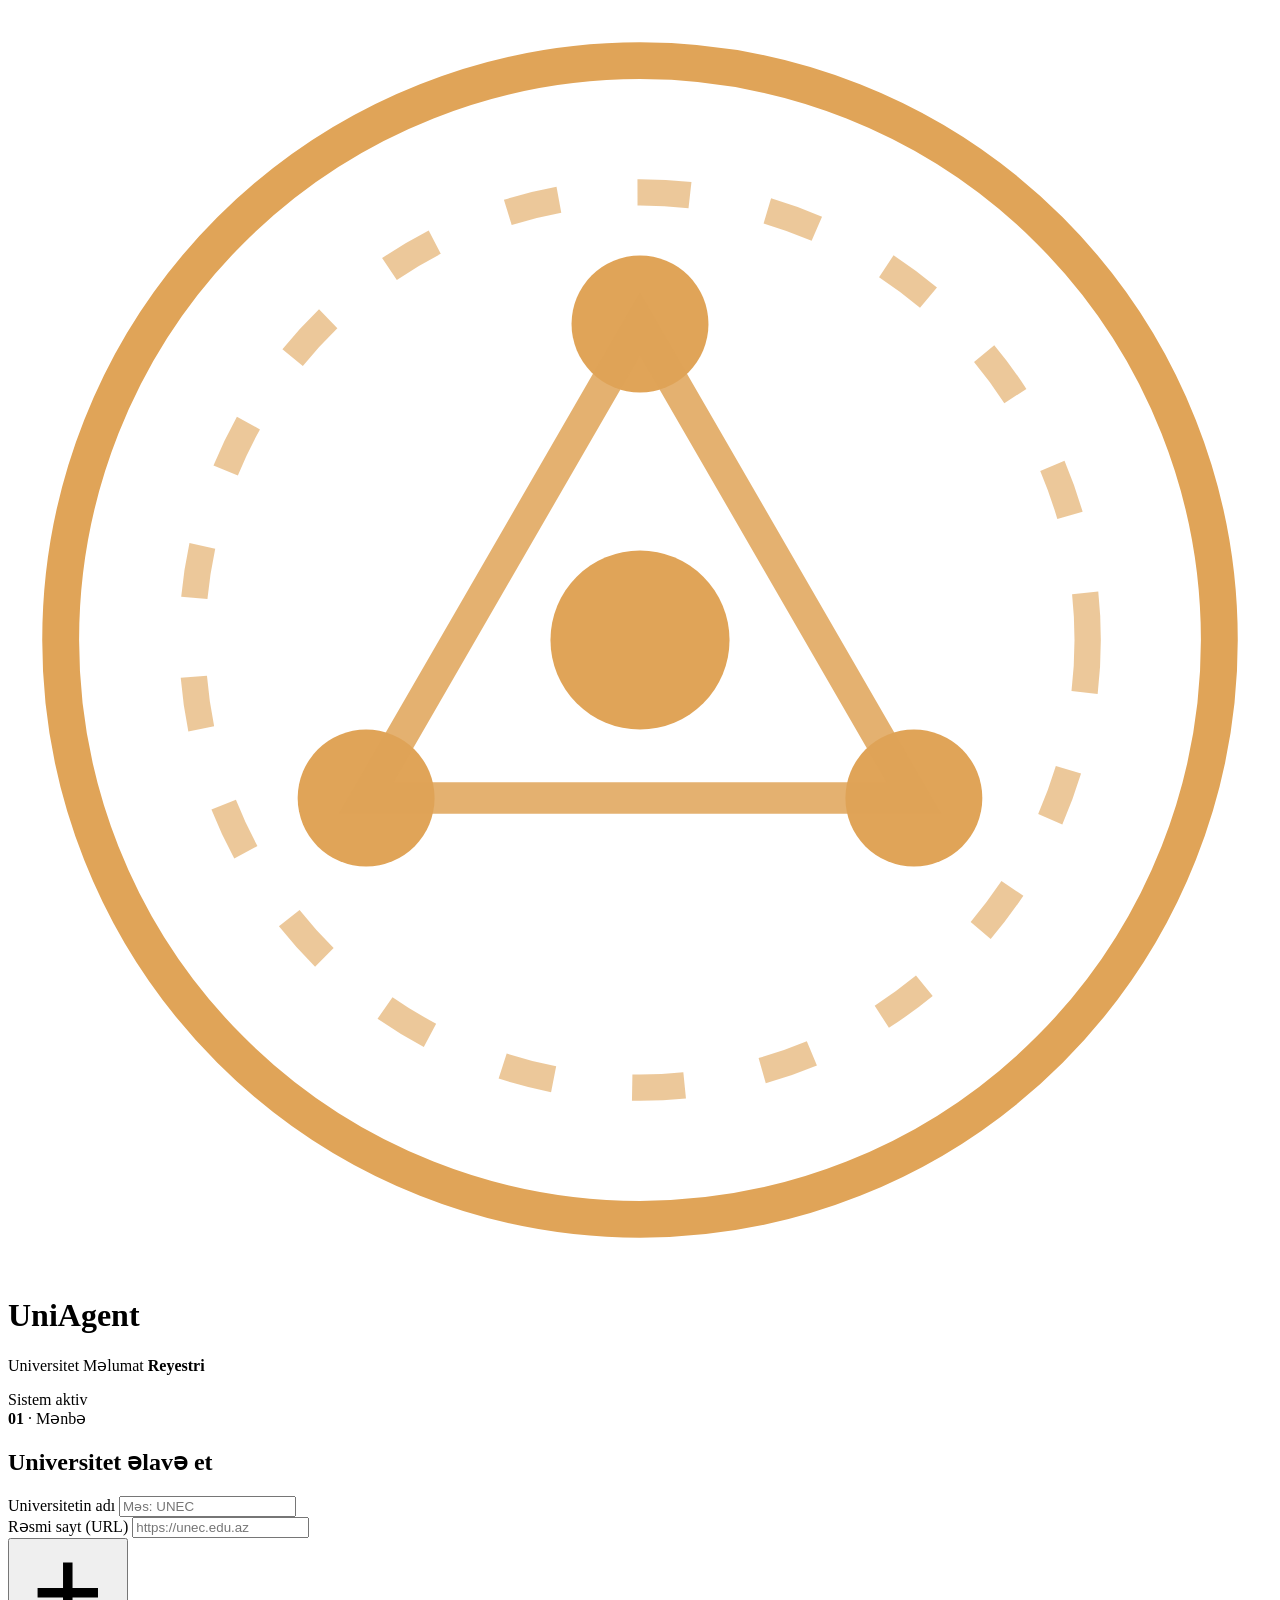
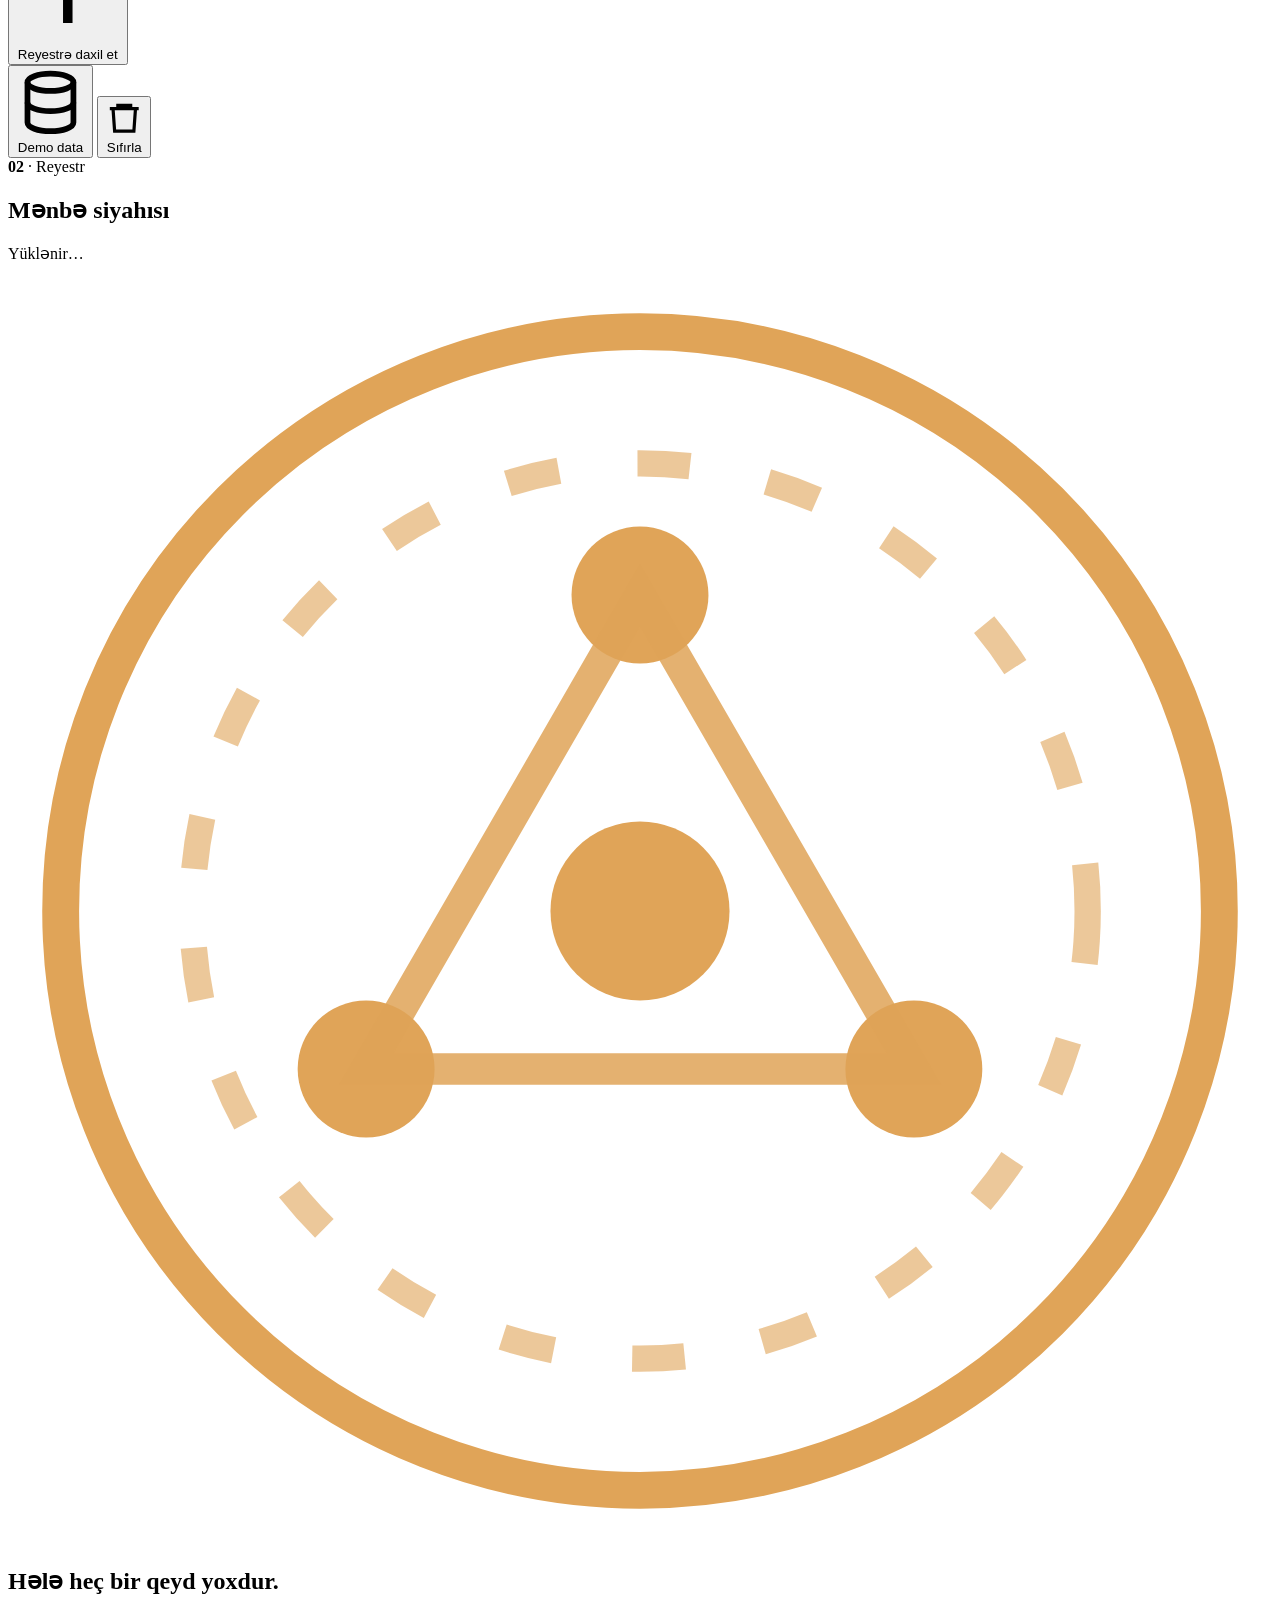
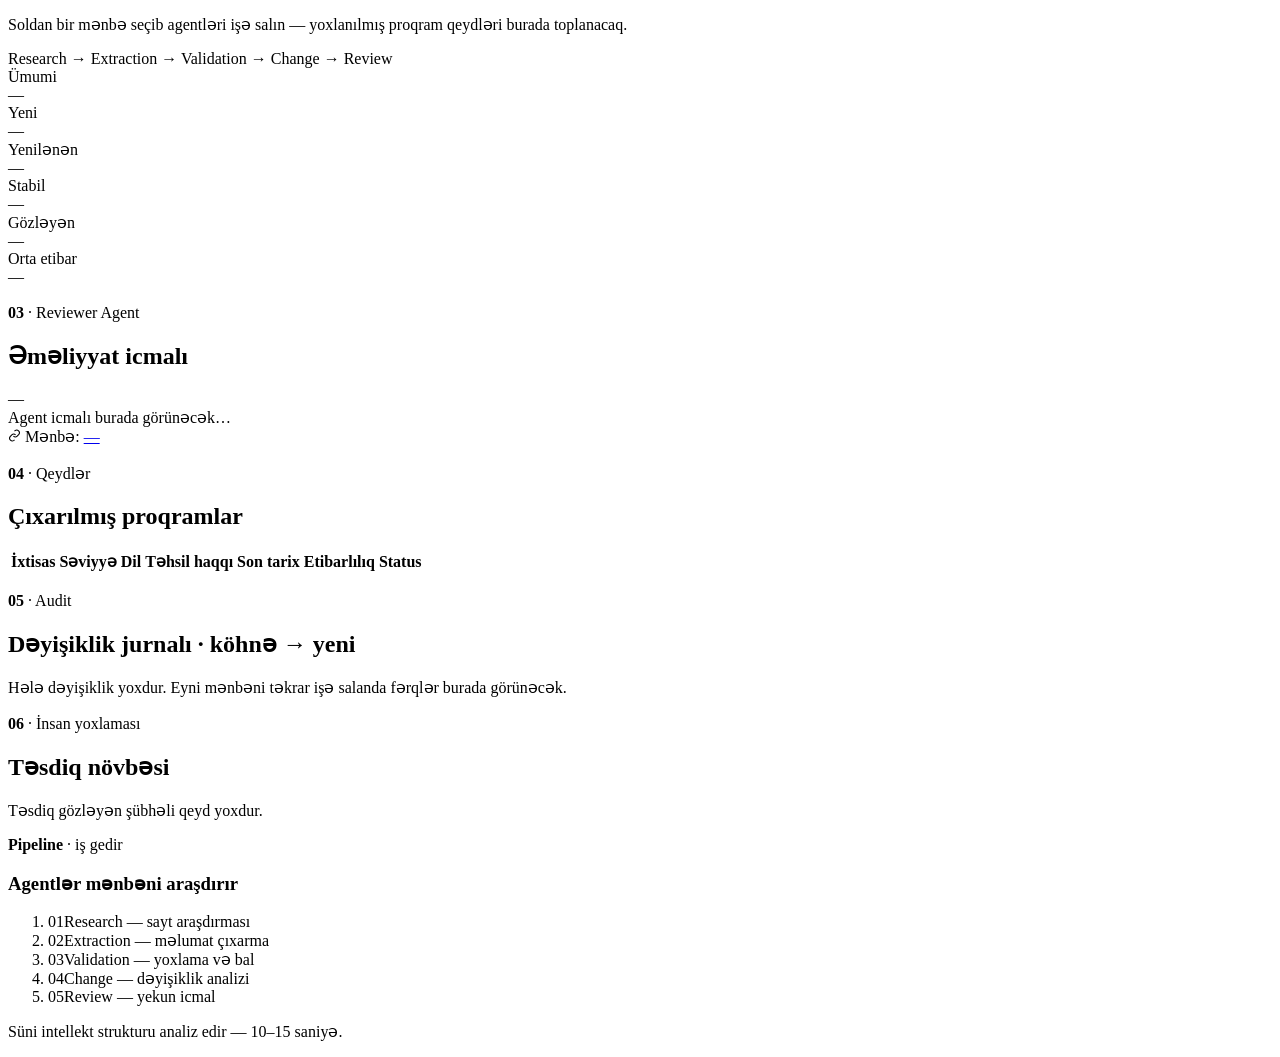
==== frontend/index.html @ ed153e5e "refactor: separate frontend into its own folder - Move backend/app/index.html into frontend/ split a" ====
<!DOCTYPE html>
<html lang="az">
<head>
<meta charset="UTF-8">
<meta name="viewport" content="width=device-width, initial-scale=1.0">
<title>UniAgent · Universitet Məlumat Reyestri</title>
<link rel="preconnect" href="https://fonts.googleapis.com">
<link rel="preconnect" href="https://fonts.gstatic.com" crossorigin>
<link href="https://fonts.googleapis.com/css2?family=Fraunces:opsz,wght@9..144,400;9..144,600;9..144,700&family=Inter:wght@400;500;600;700&family=JetBrains+Mono:wght@400;500;700&display=swap" rel="stylesheet">
<link rel="stylesheet" href="/static/styles.css">
</head>
<body>

<!-- seal glyph reused -->
<svg width="0" height="0" style="position:absolute"><defs>
<g id="sealGlyph">
  <circle cx="24" cy="24" r="22" fill="none" stroke="#E0A458" stroke-width="1.4"/>
  <circle cx="24" cy="24" r="17" fill="none" stroke="#E0A458" stroke-width="1" stroke-dasharray="2 3" opacity=".6"/>
  <circle cx="24" cy="12" r="2.6" fill="#E0A458"/>
  <circle cx="13.6" cy="30" r="2.6" fill="#E0A458"/>
  <circle cx="34.4" cy="30" r="2.6" fill="#E0A458"/>
  <path d="M24 12 L13.6 30 L34.4 30 Z" fill="none" stroke="#E0A458" stroke-width="1.2" opacity=".85"/>
  <circle cx="24" cy="24" r="3.4" fill="#E0A458"/>
</g></defs></svg>

<header class="topbar">
  <div class="brand">
    <svg class="seal" viewBox="0 0 48 48"><use href="#sealGlyph"/></svg>
    <div class="brand-text">
      <h1>UniAgent</h1>
      <p>Universitet Məlumat <b>Reyestri</b></p>
    </div>
  </div>
  <div class="live"><span class="pulse"></span> Sistem aktiv</div>
</header>

<main class="layout">

  <!-- ===== Left rail: sources ===== -->
  <aside>
    <div class="panel">
      <div class="panel-head">
        <div><span class="eyebrow"><b>01</b> · Mənbə</span><h2 class="panel-title">Universitet əlavə et</h2></div>
      </div>
      <div class="panel-pad">
        <div class="field">
          <label class="label" for="uniName">Universitetin adı</label>
          <input id="uniName" class="input" type="text" placeholder="Məs: UNEC">
        </div>
        <div class="field">
          <label class="label" for="uniUrl">Rəsmi sayt (URL)</label>
          <input id="uniUrl" class="input" type="url" placeholder="https://unec.edu.az">
        </div>
        <button class="btn btn-primary" onclick="addUniversity()">
          <svg class="ico" viewBox="0 0 24 24" fill="none" stroke="currentColor" stroke-width="2.2"><path d="M12 5v14M5 12h14"/></svg>
          Reyestrə daxil et
        </button>
        <div class="btn-row">
          <button class="btn btn-ghost" onclick="seedDatabase()">
            <svg class="ico" viewBox="0 0 24 24" fill="none" stroke="currentColor" stroke-width="2"><ellipse cx="12" cy="5" rx="8" ry="3"/><path d="M4 5v14c0 1.7 3.6 3 8 3s8-1.3 8-3V5"/><path d="M4 12c0 1.7 3.6 3 8 3s8-1.3 8-3"/></svg>
            Demo data
          </button>
          <button class="btn btn-danger" onclick="resetDatabase()">
            <svg class="ico" viewBox="0 0 24 24" fill="none" stroke="currentColor" stroke-width="2"><path d="M3 6h18M8 6V4h8v2M19 6l-1 14H6L5 6"/></svg>
            Sıfırla
          </button>
        </div>
      </div>
    </div>

    <div class="panel">
      <div class="panel-head">
        <div><span class="eyebrow"><b>02</b> · Reyestr</span><h2 class="panel-title">Mənbə siyahısı</h2></div>
      </div>
      <div class="panel-pad">
        <div id="uniList" class="sources"><p class="muted">Yüklənir…</p></div>
      </div>
    </div>
  </aside>

  <!-- ===== Workspace ===== -->
  <section>
    <!-- Empty state -->
    <div id="emptyArea" class="empty">
      <svg class="seal-lg" viewBox="0 0 48 48"><use href="#sealGlyph"/></svg>
      <h2>Hələ heç bir qeyd yoxdur.</h2>
      <p>Soldan bir mənbə seçib agentləri işə salın — yoxlanılmış proqram qeydləri burada toplanacaq.</p>
      <div class="hint">Research → Extraction → Validation → Change → Review</div>
    </div>

    <!-- Results -->
    <div id="resultsArea" class="results hidden">

      <!-- Readouts -->
      <div class="readouts">
        <div class="readout"><div class="rlabel">Ümumi</div><div id="mProcessed" class="rval">—</div></div>
        <div class="readout is-new"><div class="rlabel">Yeni</div><div id="mNew" class="rval">—</div></div>
        <div class="readout is-upd"><div class="rlabel">Yenilənən</div><div id="mUpdated" class="rval">—</div></div>
        <div class="readout"><div class="rlabel">Stabil</div><div id="mUnchanged" class="rval">—</div></div>
        <div class="readout is-pend"><div class="rlabel">Gözləyən</div><div id="mPending" class="rval">—</div></div>
        <div class="readout"><div class="rlabel">Orta etibar</div><div id="mConf" class="rval">—</div></div>
      </div>

      <!-- Intelligence brief -->
      <div class="panel" style="margin-top:18px">
        <div class="panel-head">
          <div><span class="eyebrow"><b>03</b> · Reviewer Agent</span><h2 class="panel-title">Əməliyyat icmalı</h2></div>
          <div class="brief-meta"><span id="uniBadge" class="badge">—</span></div>
        </div>
        <div class="panel-pad">
          <div id="reportText" class="brief-body">Agent icmalı burada görünəcək…</div>
          <div class="srcline">
            <svg width="13" height="13" viewBox="0 0 24 24" fill="none" stroke="currentColor" stroke-width="2" style="color:var(--dim)"><path d="M10 13a5 5 0 0 0 7 0l3-3a5 5 0 0 0-7-7l-1 1"/><path d="M14 11a5 5 0 0 0-7 0l-3 3a5 5 0 0 0 7 7l1-1"/></svg>
            Mənbə: <a id="usedUrl" href="#" target="_blank">—</a>
          </div>
        </div>
      </div>

      <!-- Register -->
      <div class="panel" style="margin-top:18px">
        <div class="panel-head">
          <div><span class="eyebrow"><b>04</b> · Qeydlər</span><h2 class="panel-title">Çıxarılmış proqramlar</h2></div>
        </div>
        <div class="register-wrap">
          <table class="register">
            <thead><tr>
              <th>İxtisas</th><th>Səviyyə</th><th>Dil</th><th>Təhsil haqqı</th><th>Son tarix</th><th>Etibarlılıq</th><th>Status</th>
            </tr></thead>
            <tbody id="programsBody"></tbody>
          </table>
        </div>
      </div>

      <!-- Change ledger -->
      <div class="panel" style="margin-top:18px">
        <div class="panel-head">
          <div><span class="eyebrow"><b>05</b> · Audit</span><h2 class="panel-title">Dəyişiklik jurnalı · köhnə → yeni</h2></div>
        </div>
        <div class="panel-pad">
          <div id="changesContainer" class="ledger">
            <p class="muted">Hələ dəyişiklik yoxdur. Eyni mənbəni təkrar işə salanda fərqlər burada görünəcək.</p>
          </div>
        </div>
      </div>

      <!-- Verification queue -->
      <div class="panel" style="margin-top:18px">
        <div class="panel-head">
          <div><span class="eyebrow" style="color:var(--review)"><b>06</b> · İnsan yoxlaması</span><h2 class="panel-title">Təsdiq növbəsi</h2></div>
        </div>
        <div class="panel-pad">
          <div id="pendingContainer" class="queue">
            <p class="muted">Təsdiq gözləyən şübhəli qeyd yoxdur.</p>
          </div>
        </div>
      </div>

    </div>
  </section>
</main>

<!-- Loading overlay -->
<div id="loadingOverlay" class="overlay hidden">
  <div class="overlay-card">
    <span class="eyebrow"><b>Pipeline</b> · iş gedir</span>
    <h3>Agentlər mənbəni araşdırır</h3>
    <ol class="pipeline" id="pipelineStages">
      <li class="stage"><span class="node">01</span><span class="sname">Research — sayt araşdırması</span></li>
      <li class="stage"><span class="node">02</span><span class="sname">Extraction — məlumat çıxarma</span></li>
      <li class="stage"><span class="node">03</span><span class="sname">Validation — yoxlama və bal</span></li>
      <li class="stage"><span class="node">04</span><span class="sname">Change — dəyişiklik analizi</span></li>
      <li class="stage"><span class="node">05</span><span class="sname">Review — yekun icmal</span></li>
    </ol>
    <p class="overlay-note">Süni intellekt strukturu analiz edir — 10–15 saniyə.</p>
    <div class="bar"><i></i></div>
  </div>
</div>

<script src="/static/app.js"></script>
</body>
</html>
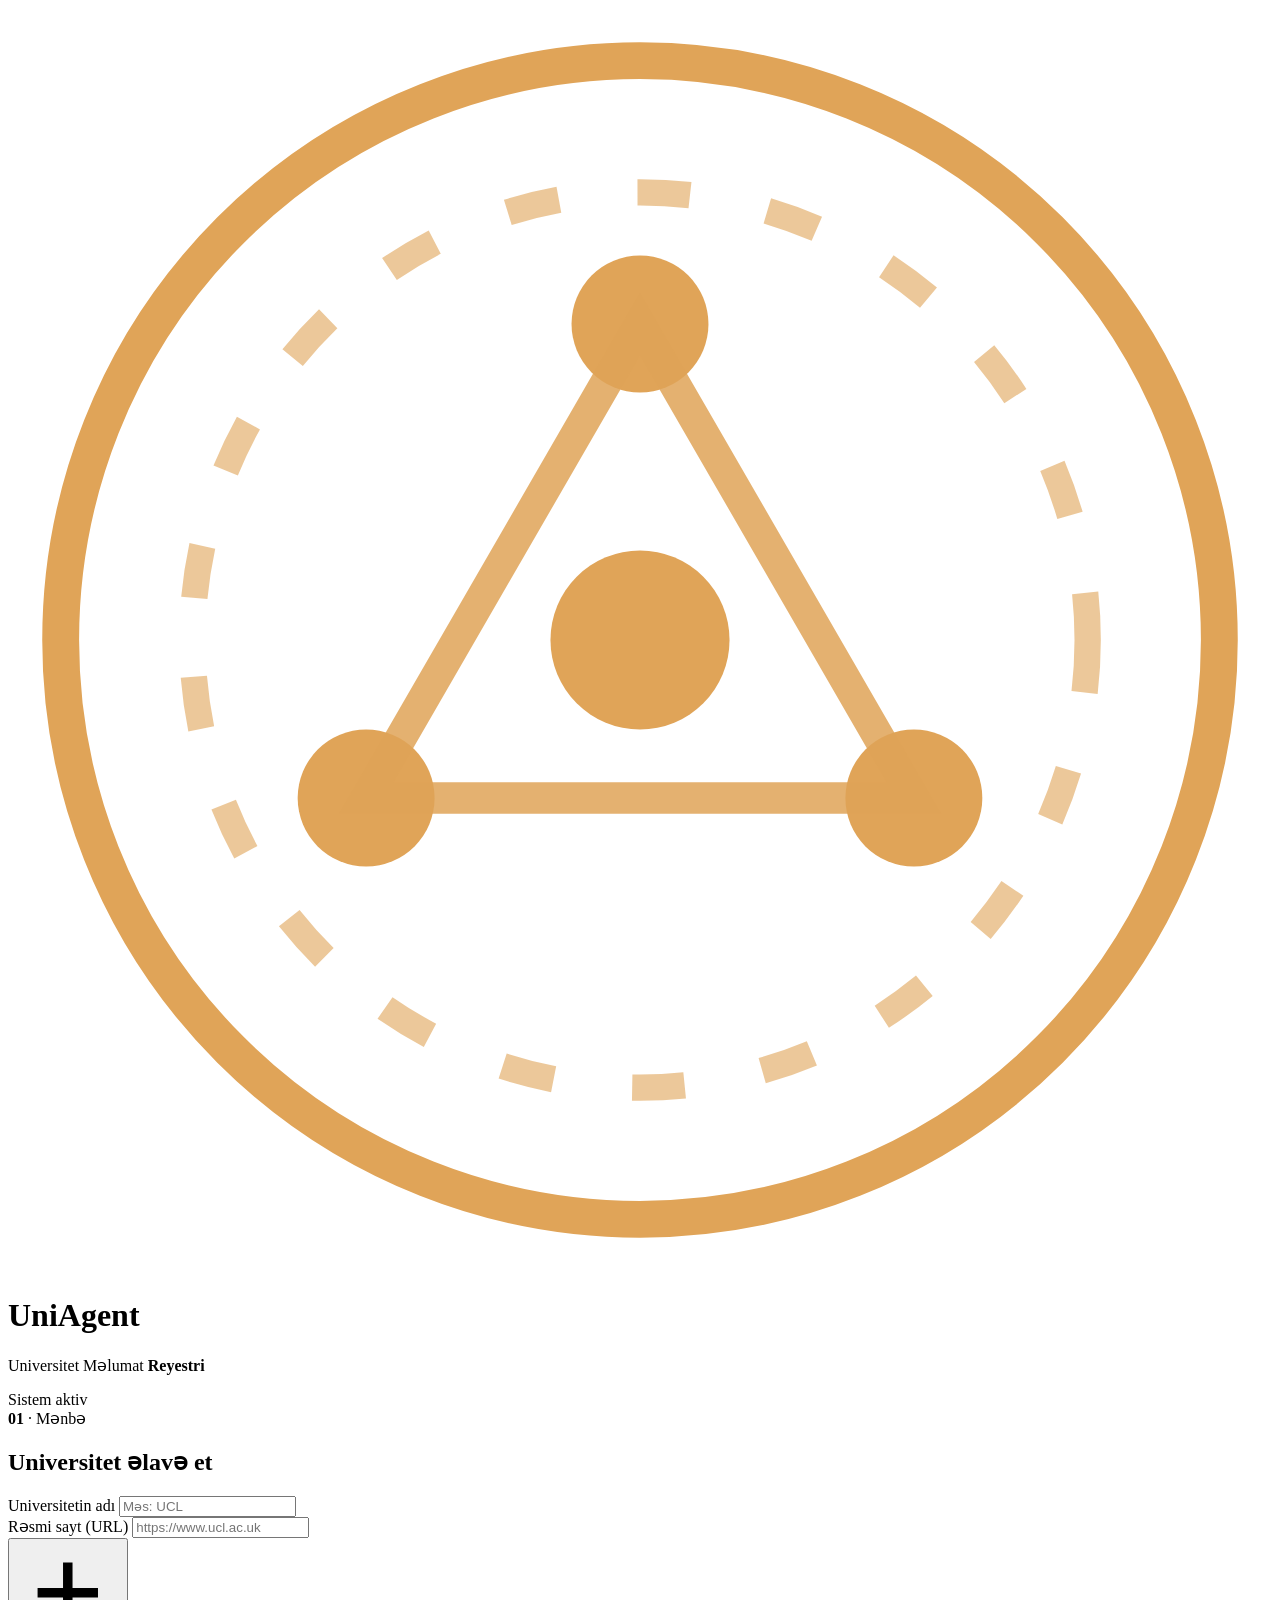
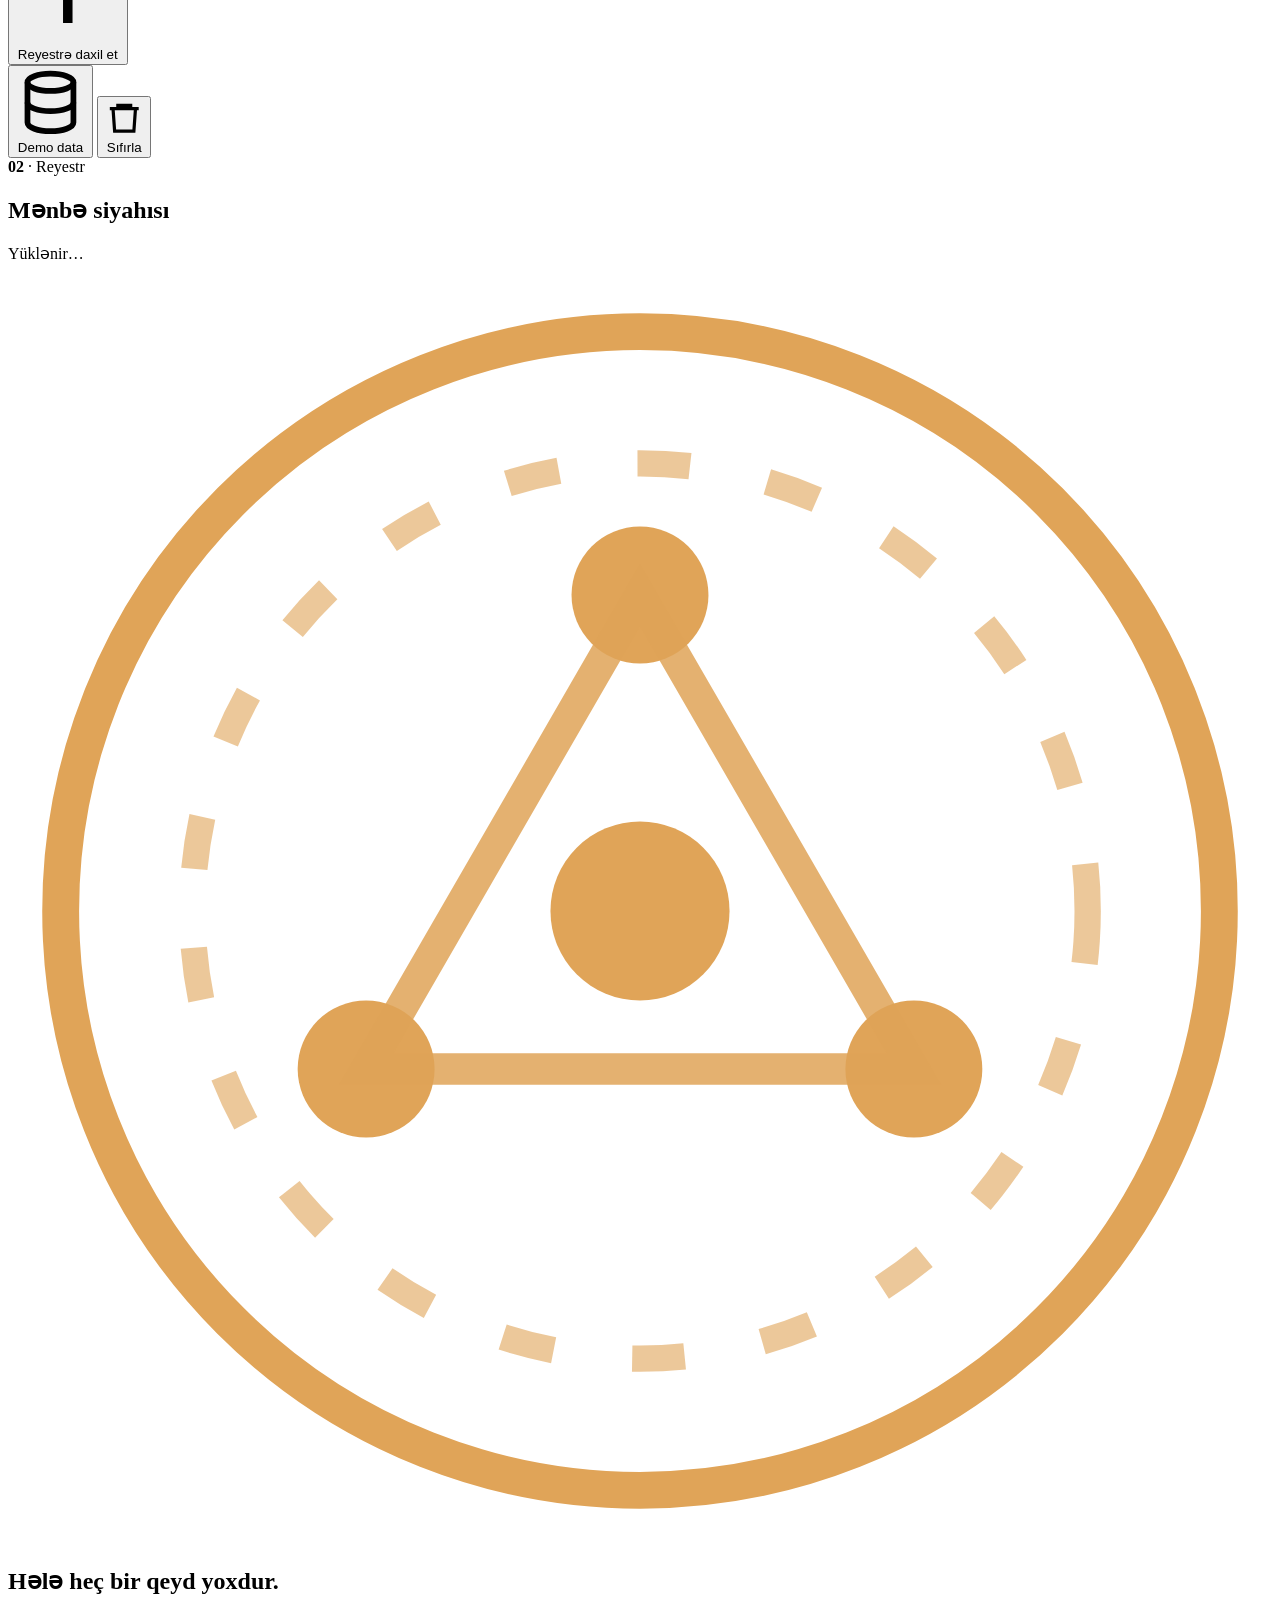
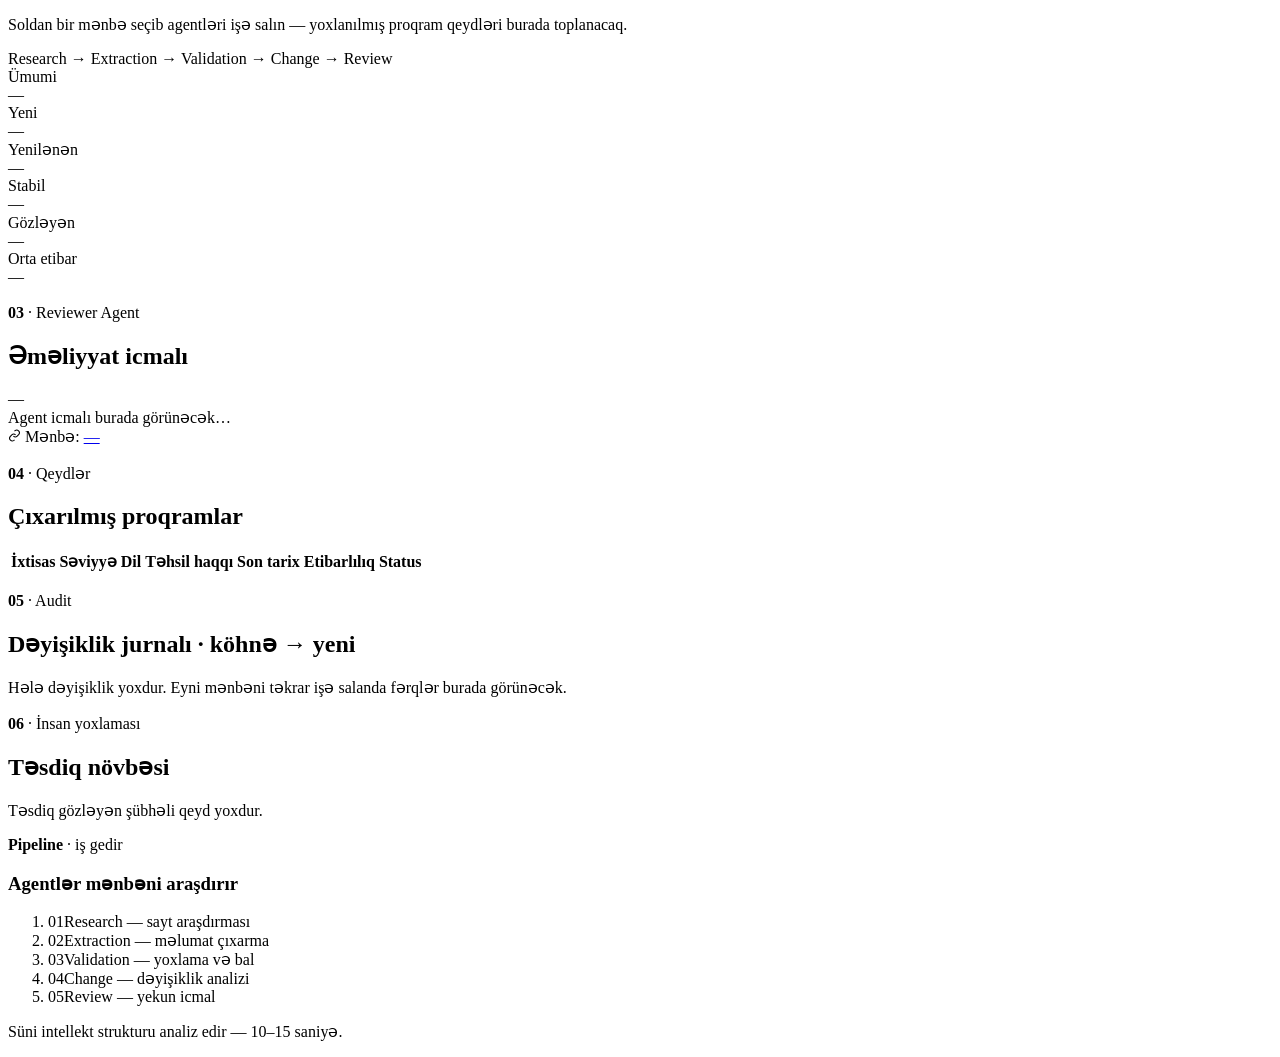
==== commit adf5cacf: "fix(ui): placeholder UCL + workspace panellərdə scroll tələsini götür Sabit max-height (register/led" ====
--- a/frontend/index.html
+++ b/frontend/index.html
@@ -7,6 +7,7 @@
 <link rel="preconnect" href="https://fonts.googleapis.com">
 <link rel="preconnect" href="https://fonts.gstatic.com" crossorigin>
 <link href="https://fonts.googleapis.com/css2?family=Fraunces:opsz,wght@9..144,400;9..144,600;9..144,700&family=Inter:wght@400;500;600;700&family=JetBrains+Mono:wght@400;500;700&display=swap" rel="stylesheet">
+<link rel="icon" href="data:image/svg+xml,%3Csvg xmlns='http://www.w3.org/2000/svg' viewBox='0 0 48 48'%3E%3Ccircle cx='24' cy='24' r='22' fill='none' stroke='%23E0A458' stroke-width='2'/%3E%3Cpath d='M24 12 L13.6 30 L34.4 30 Z' fill='none' stroke='%23E0A458' stroke-width='2'/%3E%3Ccircle cx='24' cy='24' r='3.4' fill='%23E0A458'/%3E%3C/svg%3E">
 <link rel="stylesheet" href="/static/styles.css">
 </head>
 <body>
@@ -45,11 +46,11 @@
       <div class="panel-pad">
         <div class="field">
           <label class="label" for="uniName">Universitetin adı</label>
-          <input id="uniName" class="input" type="text" placeholder="Məs: UNEC">
+          <input id="uniName" class="input" type="text" placeholder="Məs: UCL">
         </div>
         <div class="field">
           <label class="label" for="uniUrl">Rəsmi sayt (URL)</label>
-          <input id="uniUrl" class="input" type="url" placeholder="https://unec.edu.az">
+          <input id="uniUrl" class="input" type="url" placeholder="https://www.ucl.ac.uk">
         </div>
         <button class="btn btn-primary" onclick="addUniversity()">
           <svg class="ico" viewBox="0 0 24 24" fill="none" stroke="currentColor" stroke-width="2.2"><path d="M12 5v14M5 12h14"/></svg>
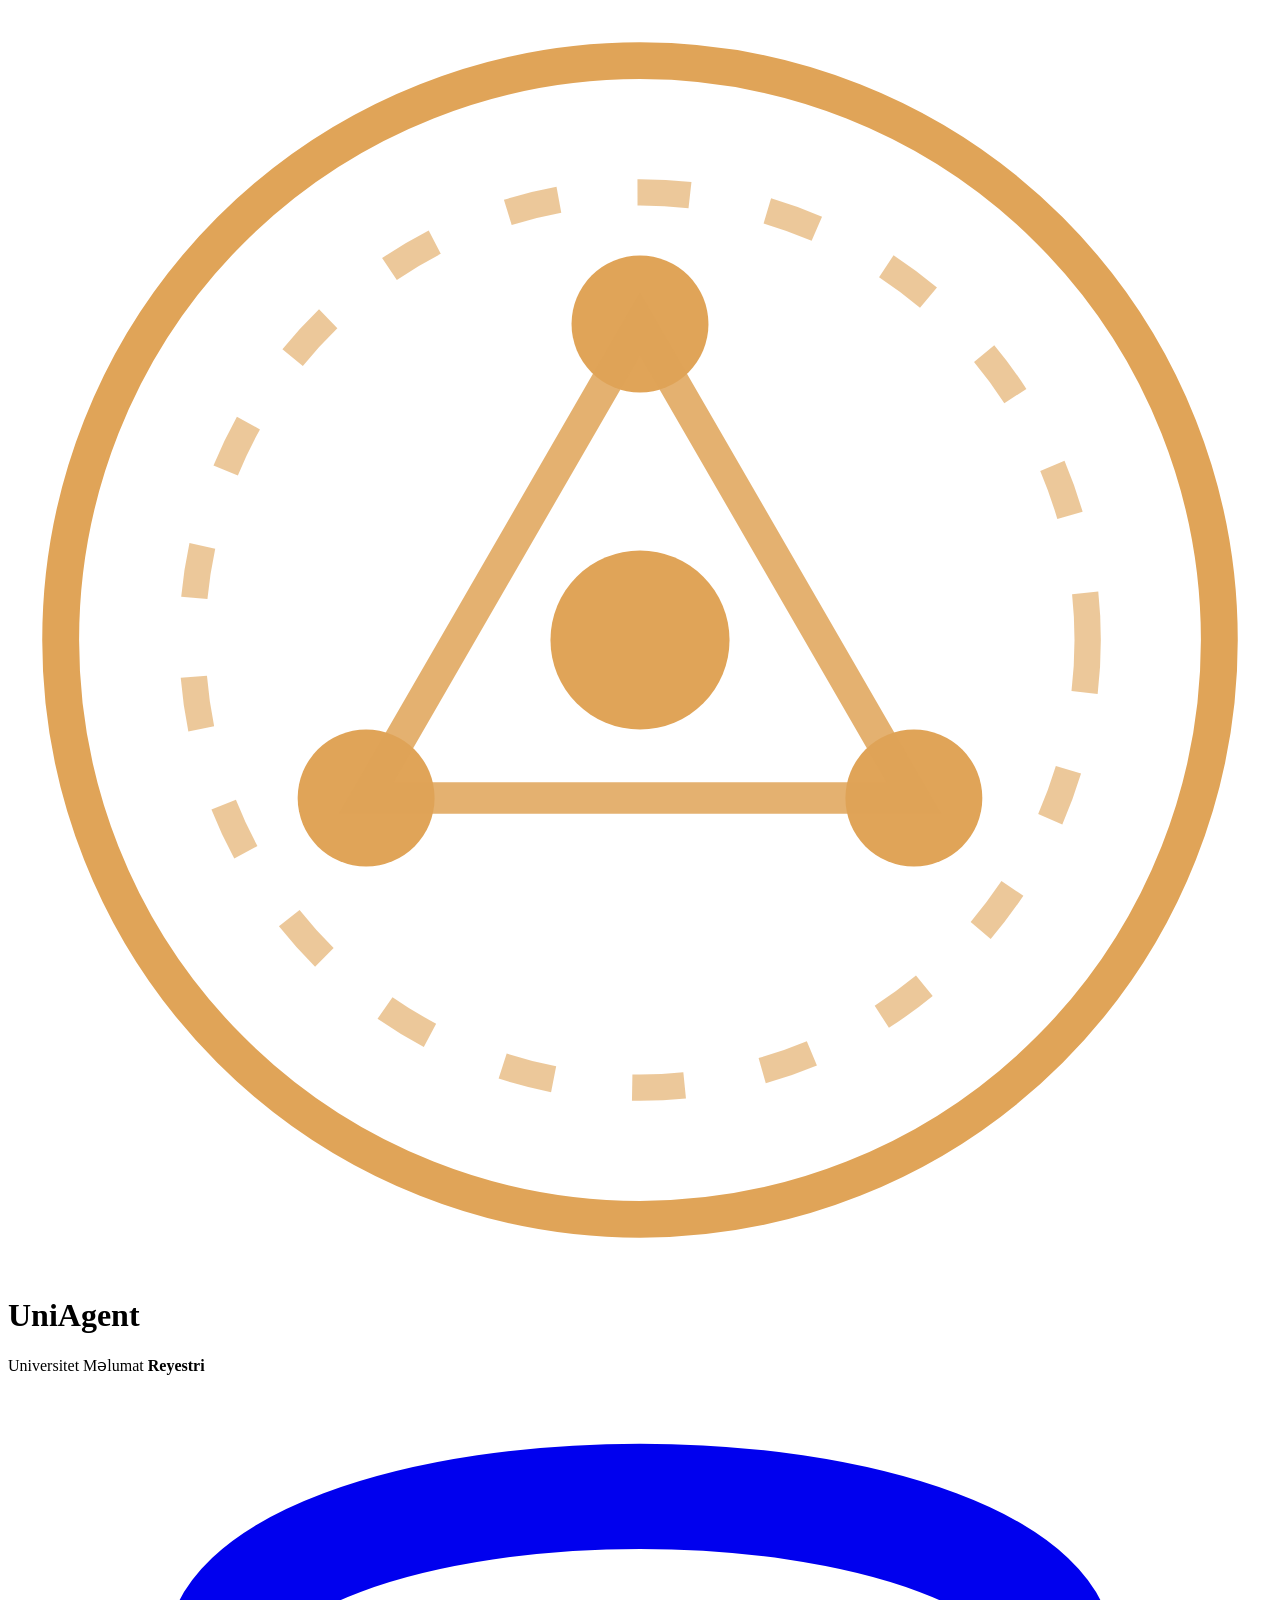
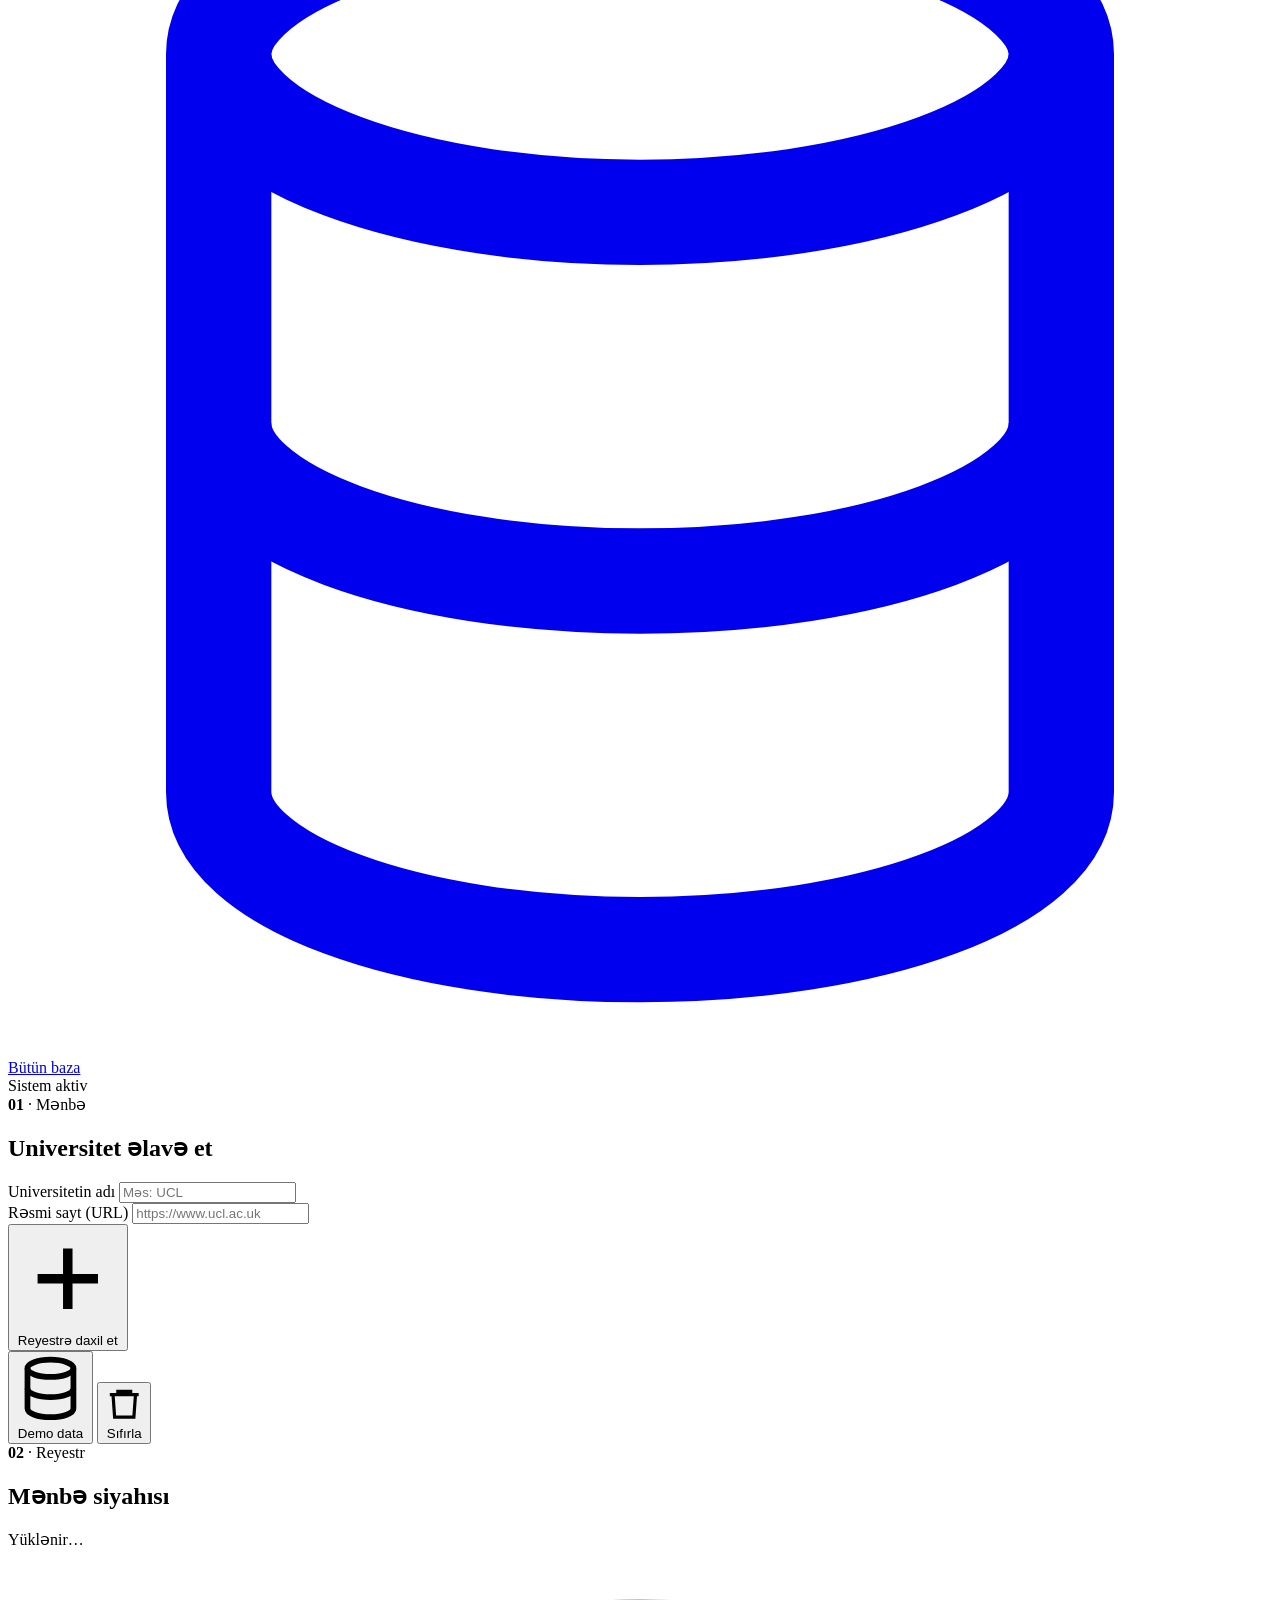
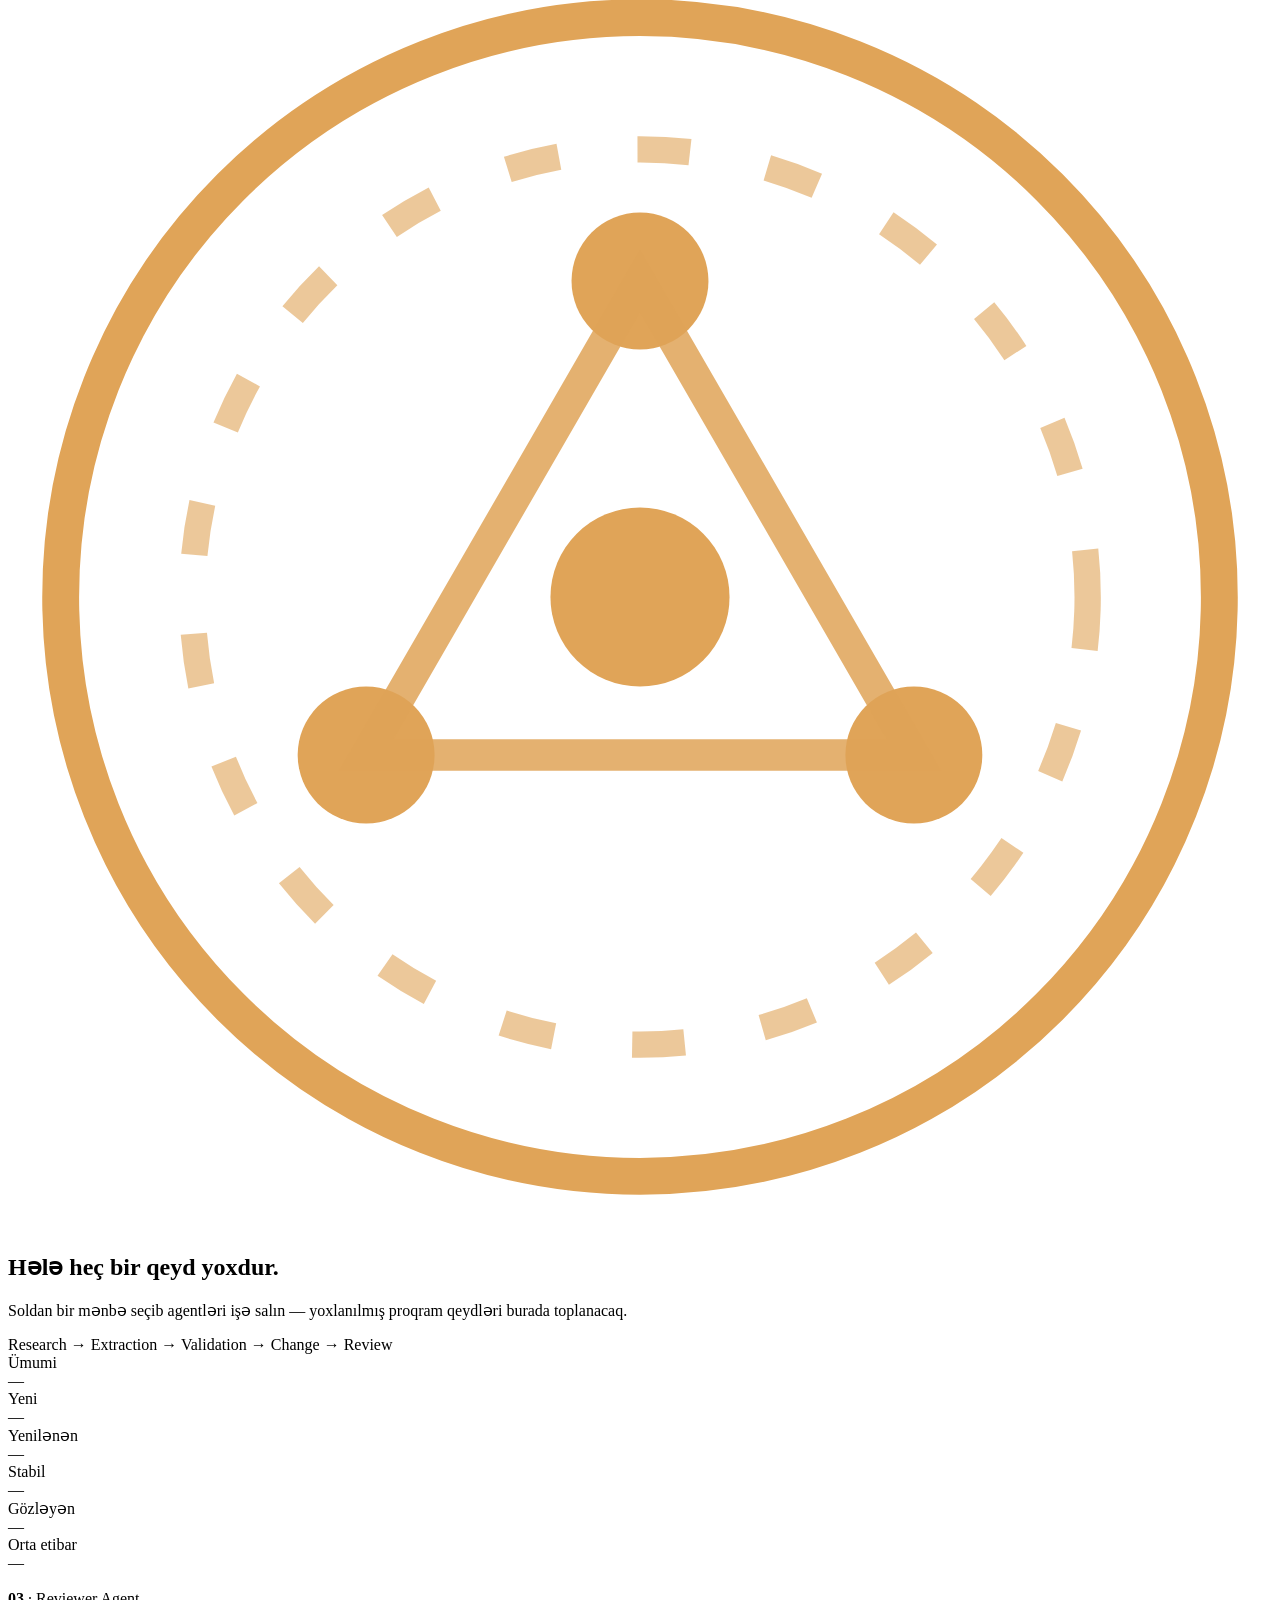
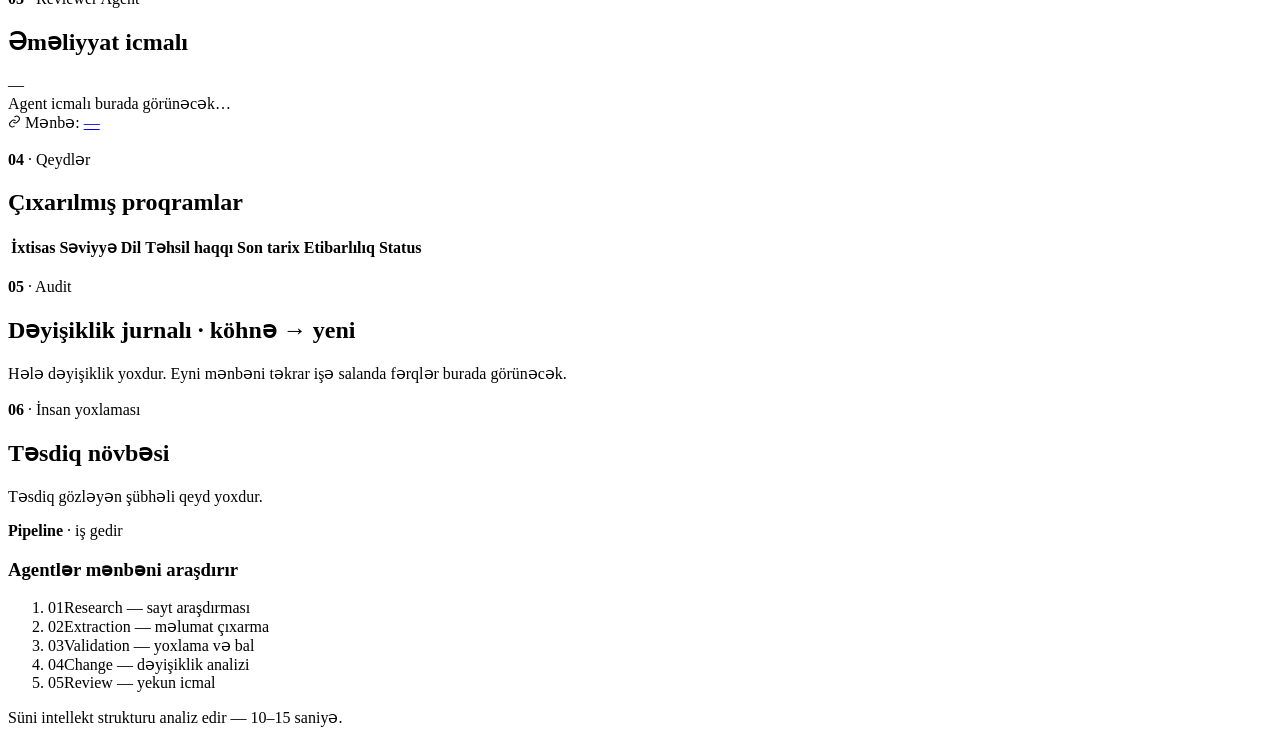
==== commit 45ecfbbd: "feat: /database tam baza görünüşü səhifəsi + topbar düyməsi Yeni /api/database endpoint (universitie" ====
--- a/frontend/index.html
+++ b/frontend/index.html
@@ -32,7 +32,13 @@
       <p>Universitet Məlumat <b>Reyestri</b></p>
     </div>
   </div>
-  <div class="live"><span class="pulse"></span> Sistem aktiv</div>
+  <div class="topbar-actions">
+    <a class="btn btn-ghost btn-sm" href="/database">
+      <svg class="ico" viewBox="0 0 24 24" fill="none" stroke="currentColor" stroke-width="2"><ellipse cx="12" cy="5" rx="8" ry="3"/><path d="M4 5v14c0 1.7 3.6 3 8 3s8-1.3 8-3V5"/><path d="M4 12c0 1.7 3.6 3 8 3s8-1.3 8-3"/></svg>
+      Bütün baza
+    </a>
+    <div class="live"><span class="pulse"></span> Sistem aktiv</div>
+  </div>
 </header>
 
 <main class="layout">
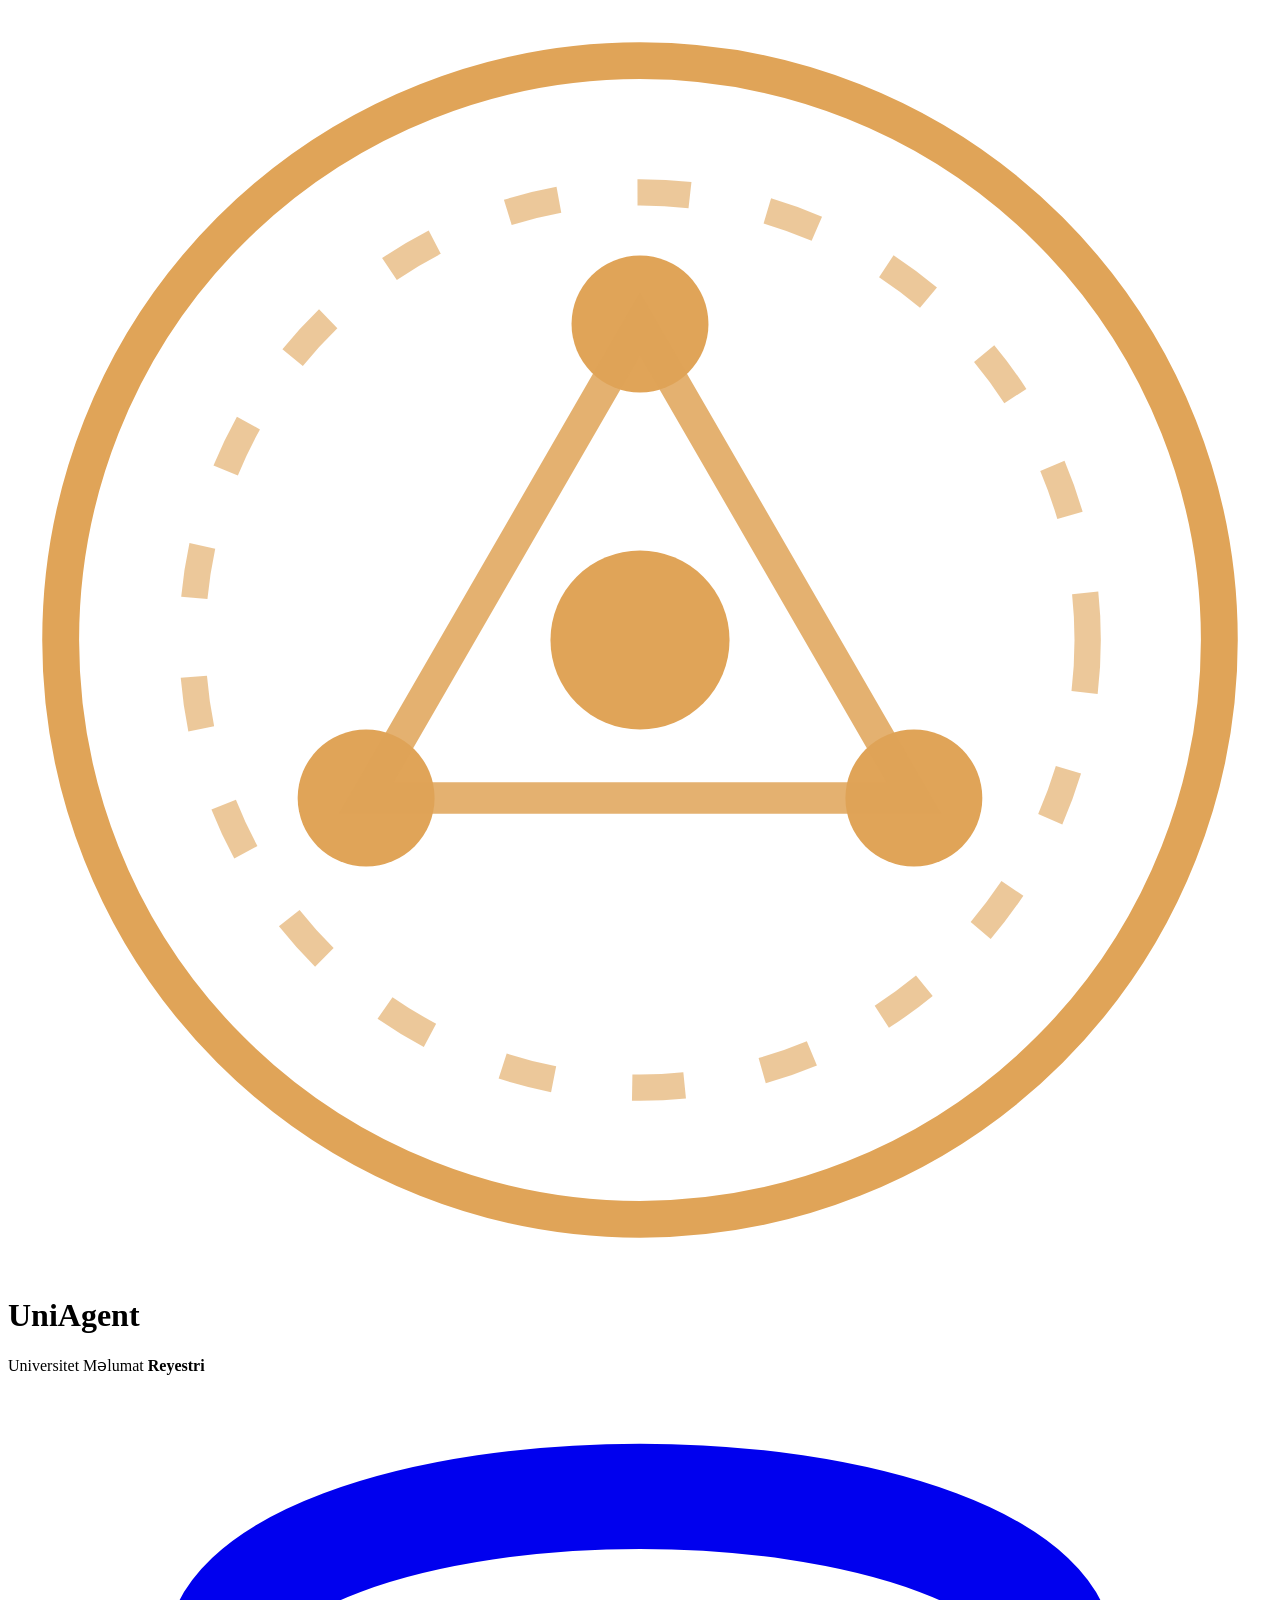
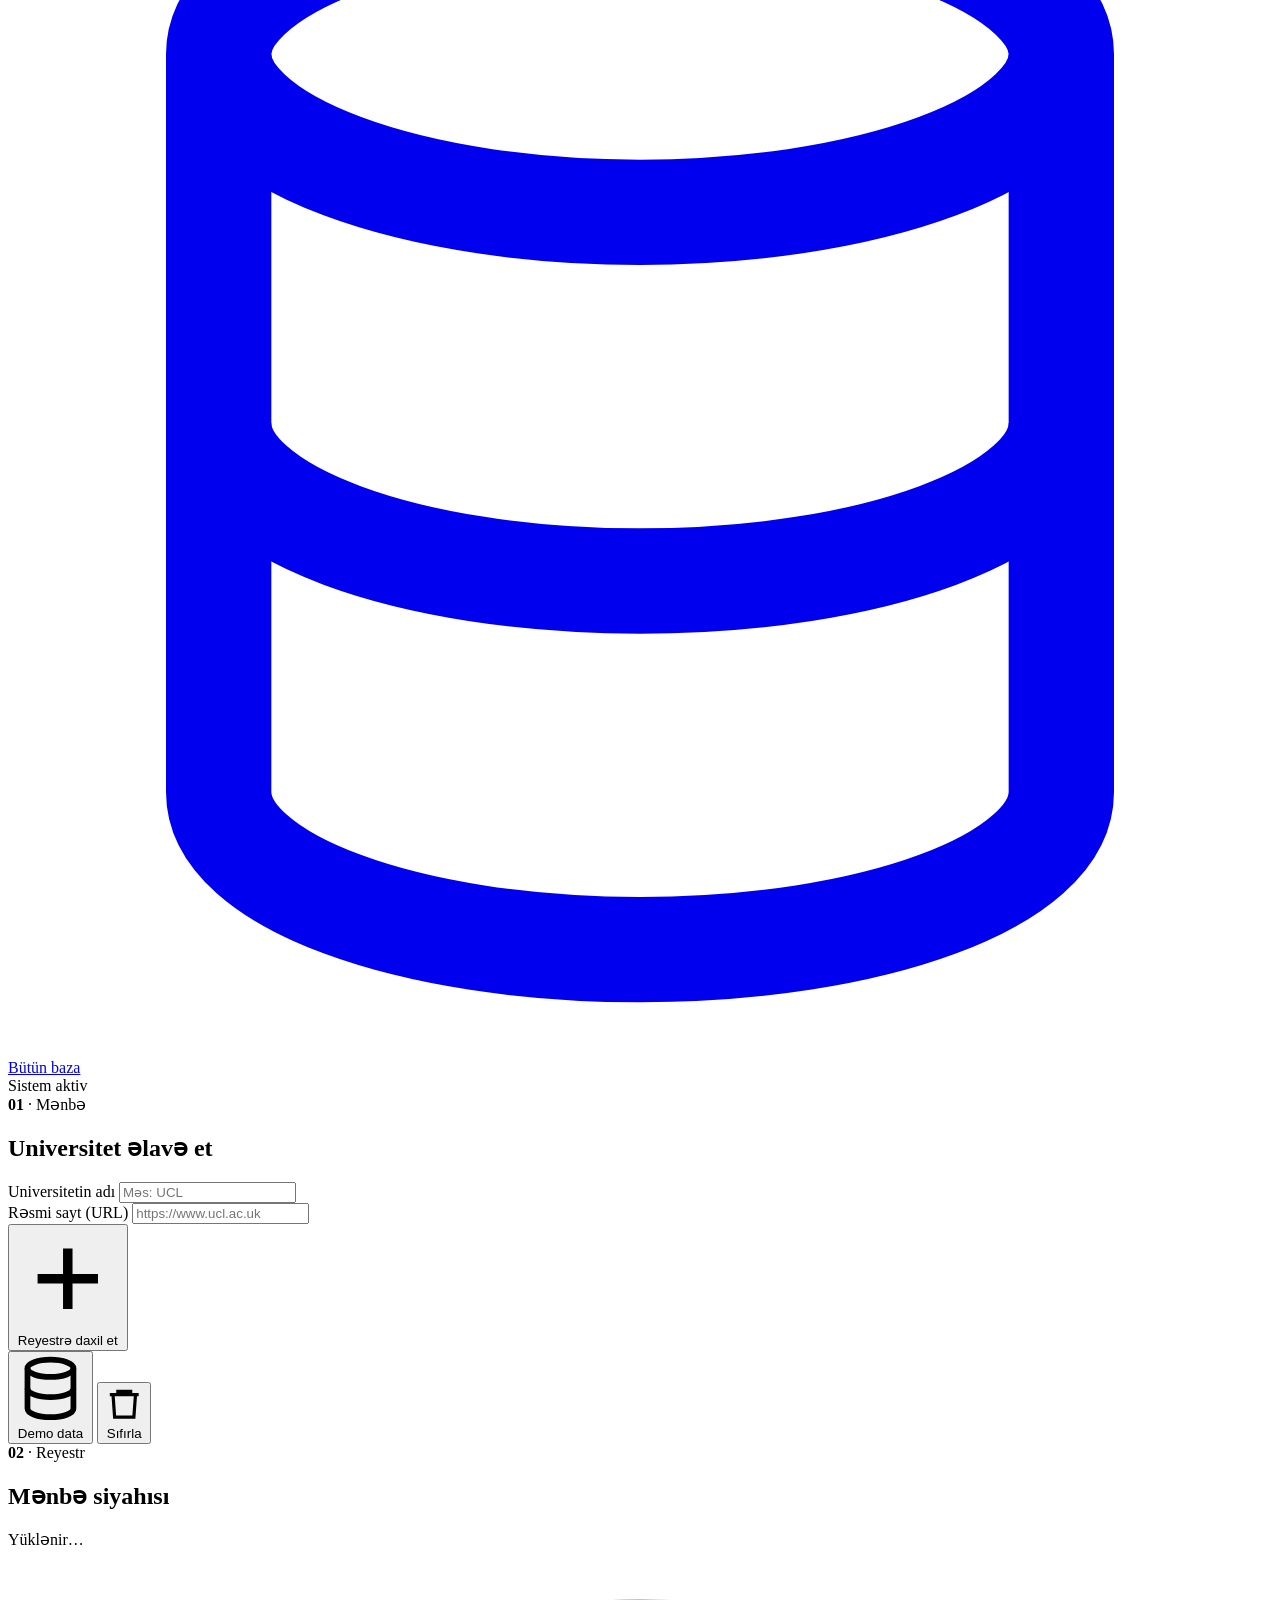
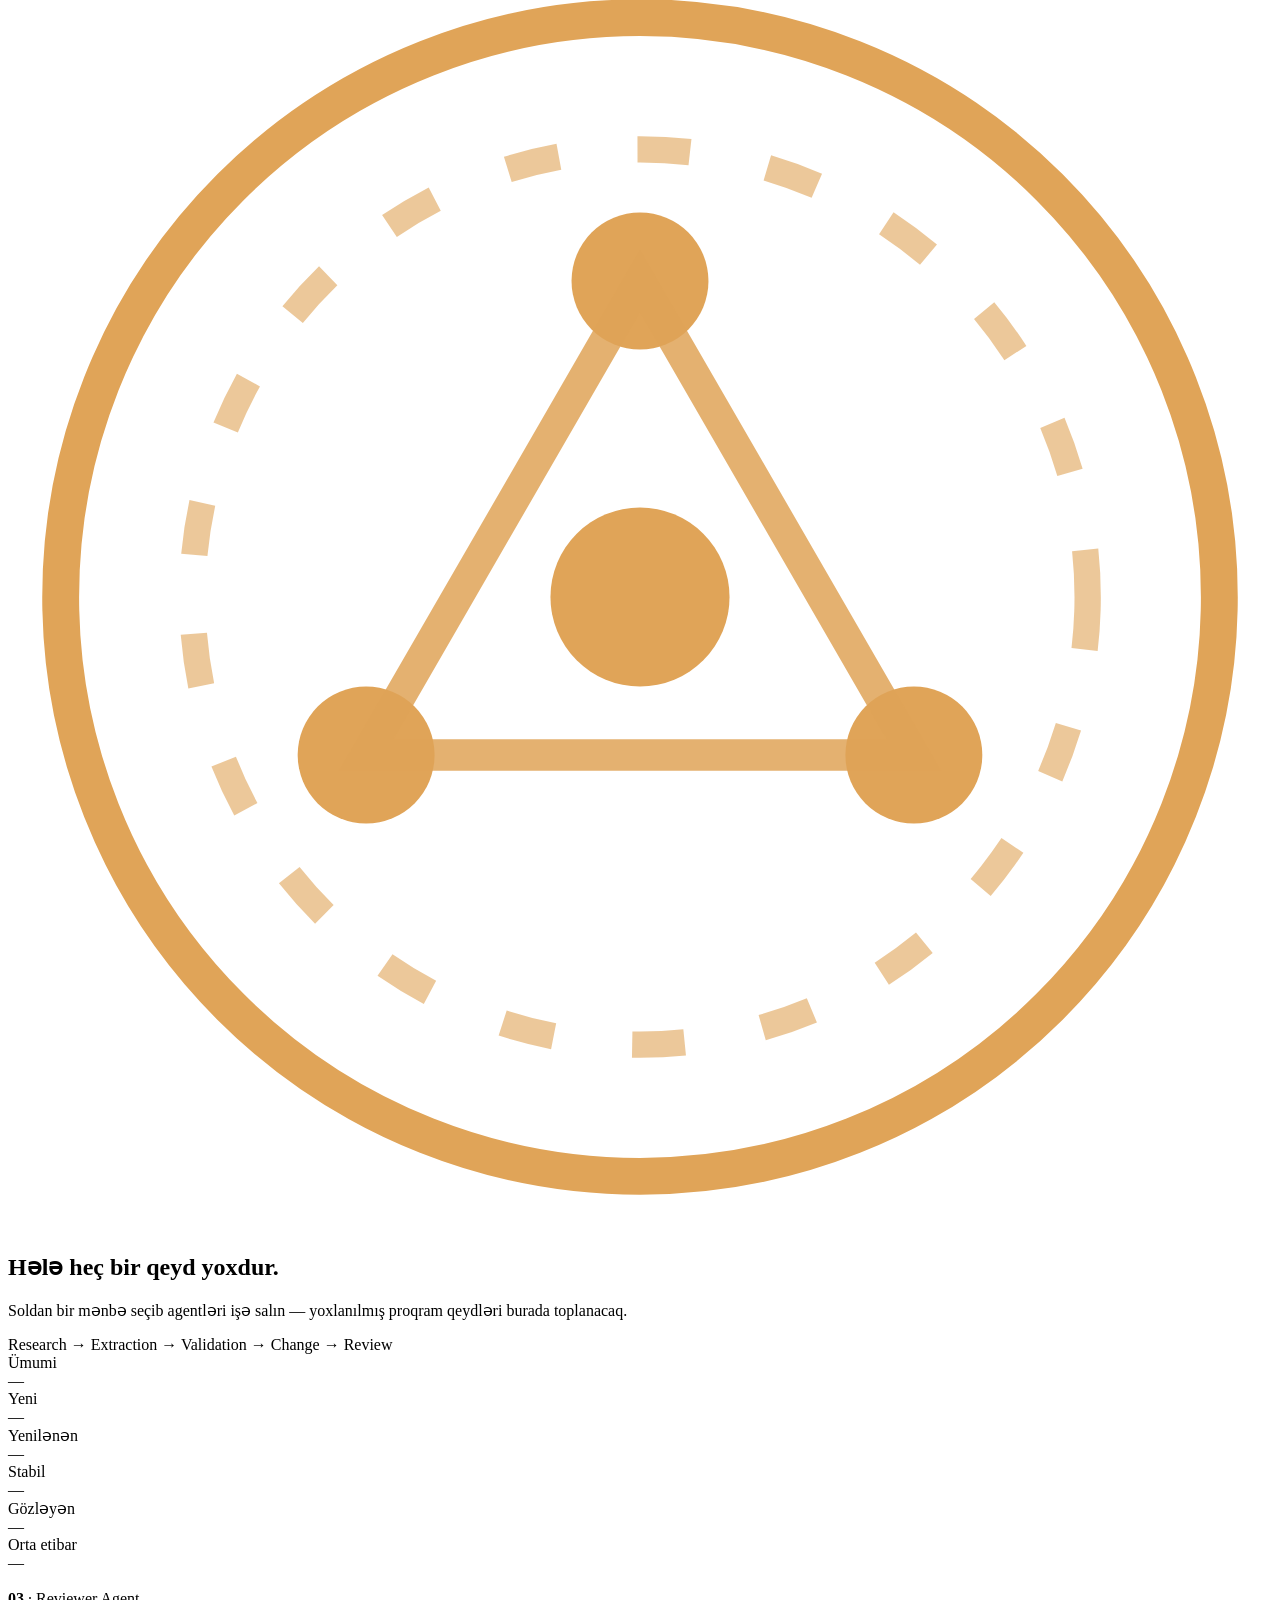
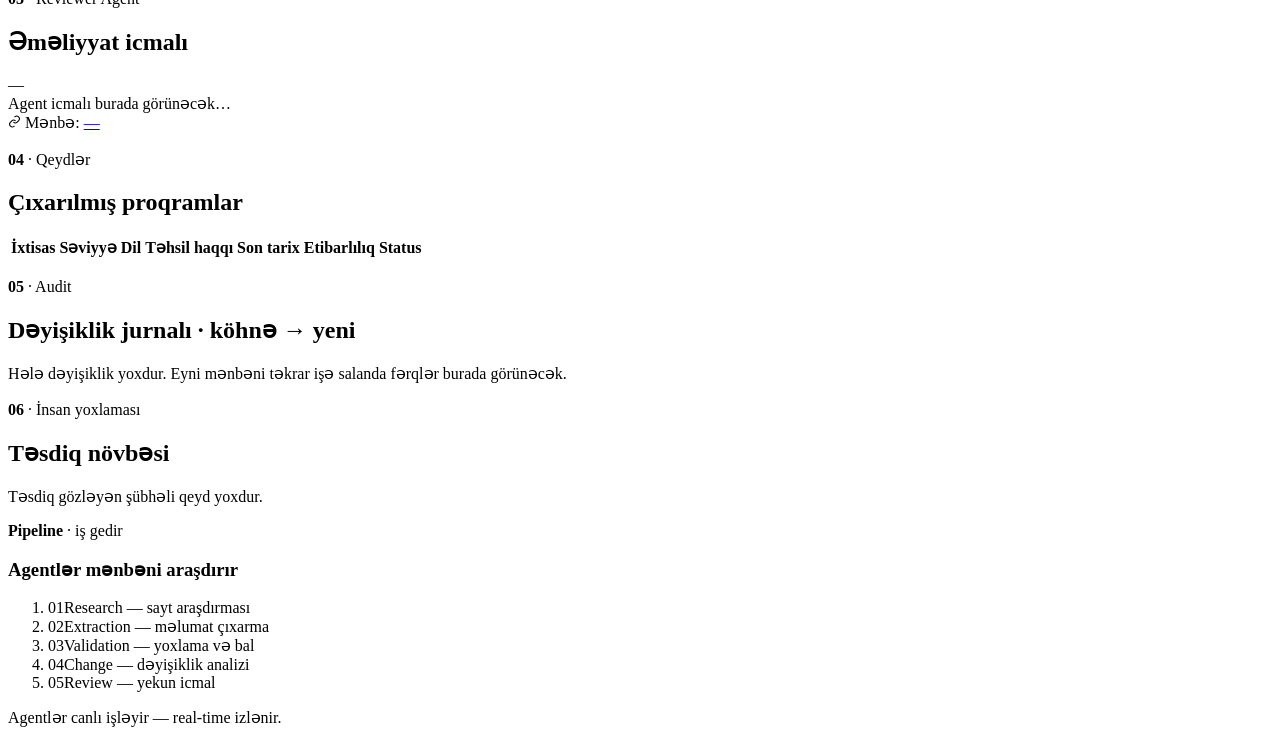
==== commit 1c48fd14: "feat(m2b): real-time agent monitoring paneli (SSE) - runPipeline EventSource ilə /runs/{id}/stream-ə" ====
--- a/frontend/index.html
+++ b/frontend/index.html
@@ -172,13 +172,13 @@
     <span class="eyebrow"><b>Pipeline</b> · iş gedir</span>
     <h3>Agentlər mənbəni araşdırır</h3>
     <ol class="pipeline" id="pipelineStages">
-      <li class="stage"><span class="node">01</span><span class="sname">Research — sayt araşdırması</span></li>
-      <li class="stage"><span class="node">02</span><span class="sname">Extraction — məlumat çıxarma</span></li>
-      <li class="stage"><span class="node">03</span><span class="sname">Validation — yoxlama və bal</span></li>
-      <li class="stage"><span class="node">04</span><span class="sname">Change — dəyişiklik analizi</span></li>
-      <li class="stage"><span class="node">05</span><span class="sname">Review — yekun icmal</span></li>
+      <li class="stage" data-agent="research"><span class="node">01</span><span class="sname">Research — sayt araşdırması</span><span class="sout"></span></li>
+      <li class="stage" data-agent="extraction"><span class="node">02</span><span class="sname">Extraction — məlumat çıxarma</span><span class="sout"></span></li>
+      <li class="stage" data-agent="validation"><span class="node">03</span><span class="sname">Validation — yoxlama və bal</span><span class="sout"></span></li>
+      <li class="stage" data-agent="change"><span class="node">04</span><span class="sname">Change — dəyişiklik analizi</span><span class="sout"></span></li>
+      <li class="stage" data-agent="review"><span class="node">05</span><span class="sname">Review — yekun icmal</span><span class="sout"></span></li>
     </ol>
-    <p class="overlay-note">Süni intellekt strukturu analiz edir — 10–15 saniyə.</p>
+    <p class="overlay-note" id="overlayNote">Agentlər canlı işləyir — real-time izlənir.</p>
     <div class="bar"><i></i></div>
   </div>
 </div>
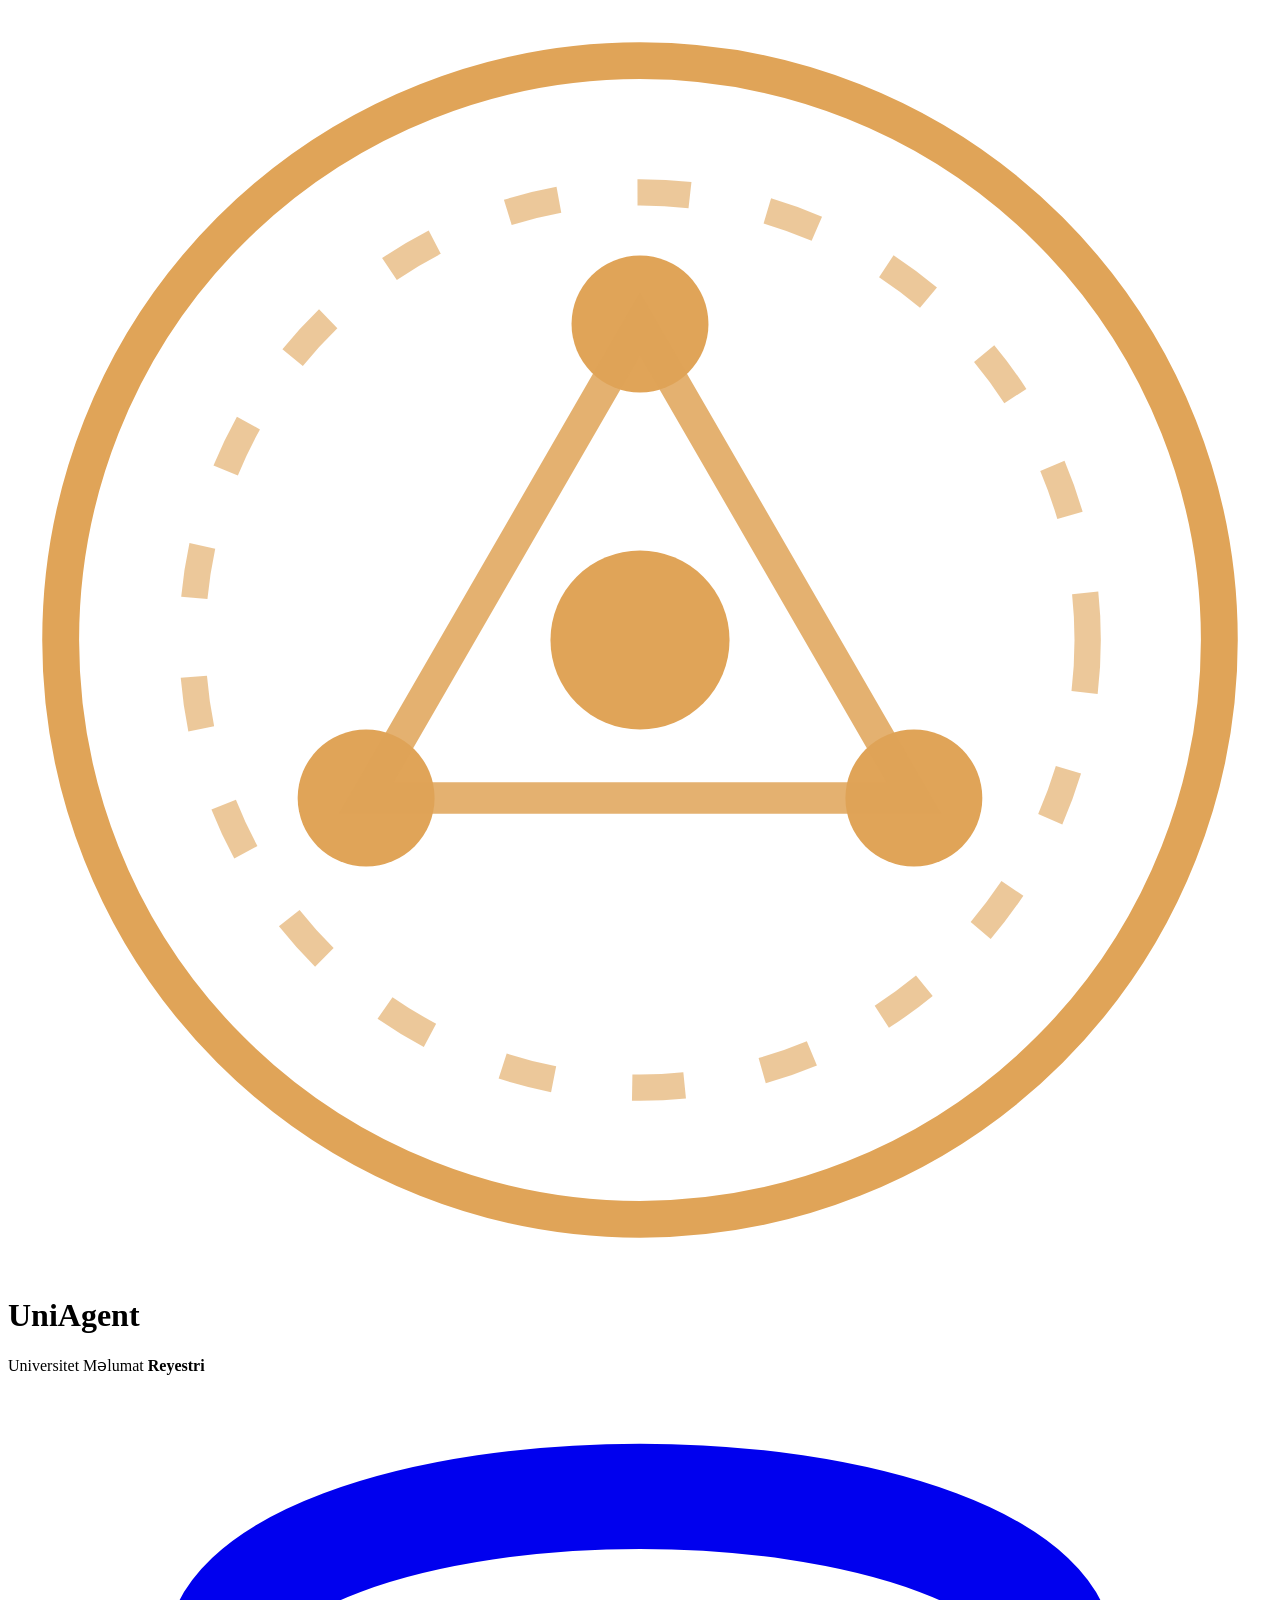
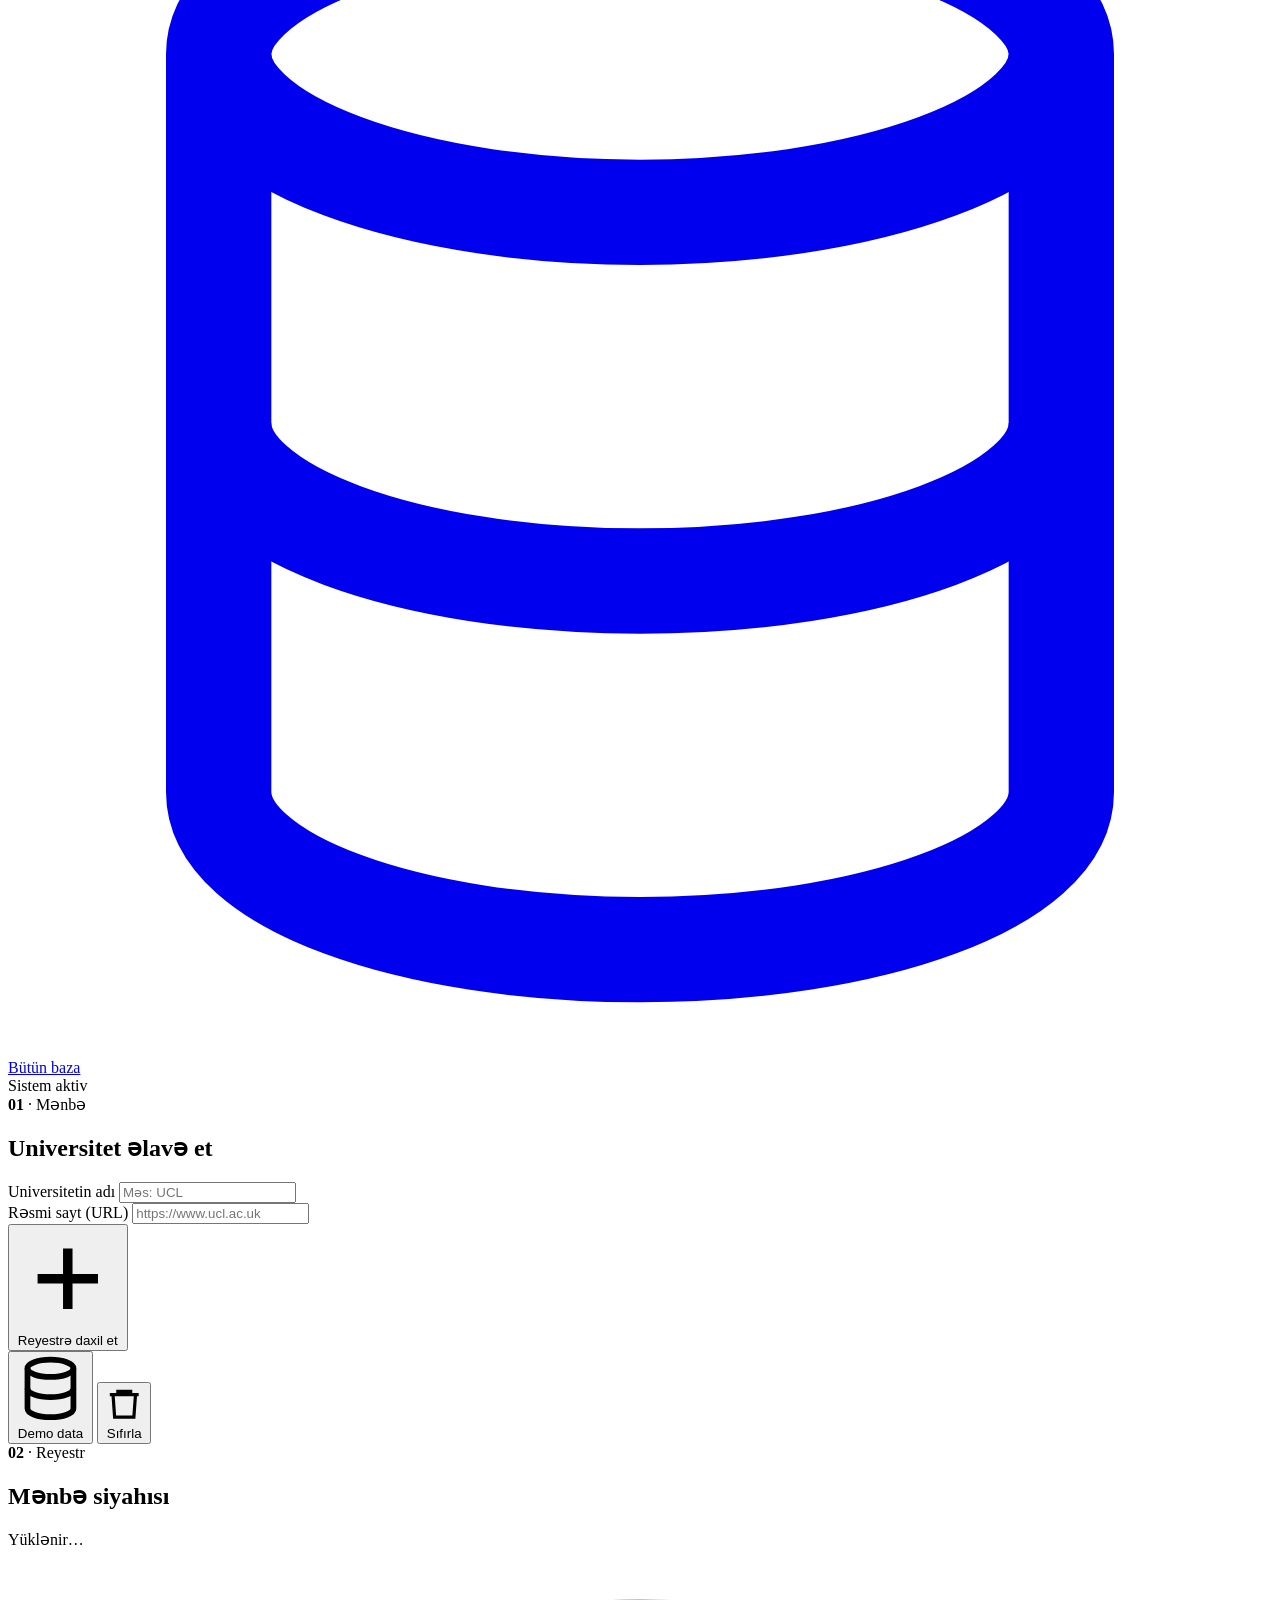
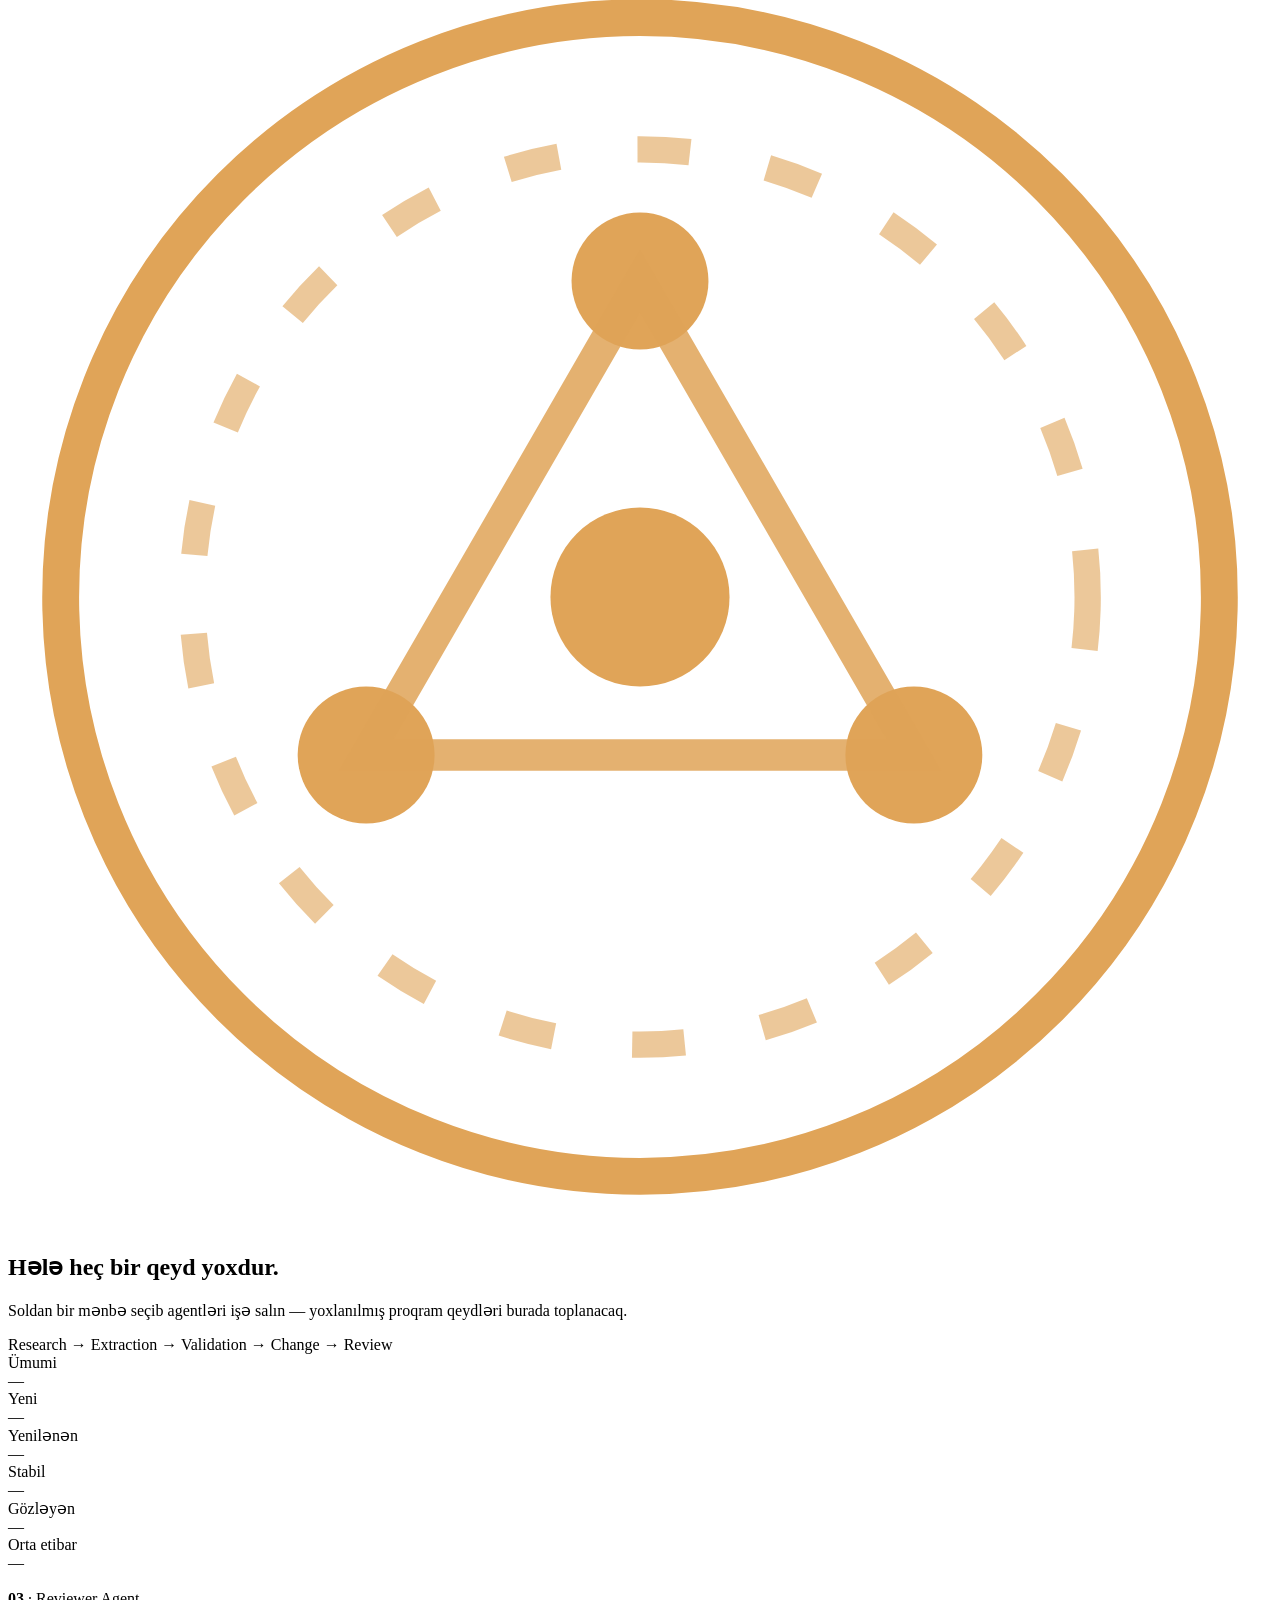
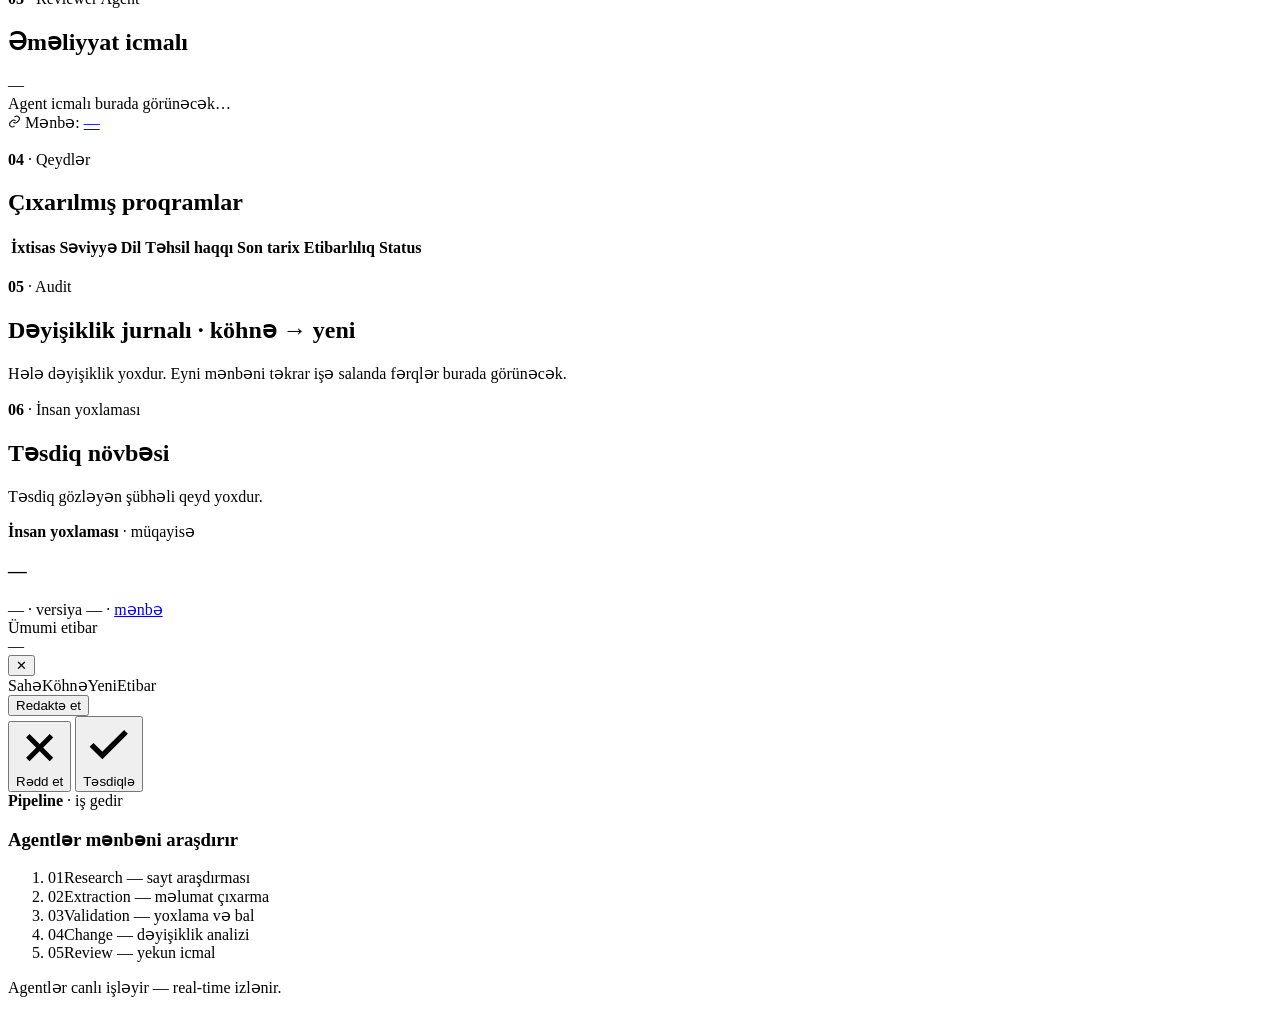
==== commit a0ba96ca: "feat(m2c): side-by-side diff review ekranı + inline redaktə - pending item-ə "İncələ" düyməsi → revi" ====
--- a/frontend/index.html
+++ b/frontend/index.html
@@ -165,6 +165,38 @@
     </div>
   </section>
 </main>
+
+<!-- ===== Human Review · side-by-side diff modal ===== -->
+<div id="reviewModal" class="overlay hidden">
+  <div class="review-card">
+    <div class="review-head">
+      <div>
+        <span class="eyebrow"><b>İnsan yoxlaması</b> · müqayisə</span>
+        <h3 id="revTitle">—</h3>
+        <div class="rev-sub"><span id="revUni">—</span> · versiya <span id="revVer">—</span> ·
+          <a id="revSrc" href="#" target="_blank">mənbə</a></div>
+      </div>
+      <div class="rev-conf">
+        <div class="rlabel">Ümumi etibar</div>
+        <div id="revConf" class="rval">—</div>
+      </div>
+      <button class="rev-close" onclick="closeReview()" title="Bağla">✕</button>
+    </div>
+
+    <div class="review-cols-head">
+      <span>Sahə</span><span>Köhnə</span><span>Yeni</span><span>Etibar</span>
+    </div>
+    <div id="revRows" class="review-rows"></div>
+
+    <div class="review-actions">
+      <button id="revEditBtn" class="btn btn-ghost" onclick="toggleEdit()">Redaktə et</button>
+      <div class="review-actions-right">
+        <button class="act no" onclick="reviewReject()"><svg viewBox="0 0 24 24" fill="none" stroke="currentColor" stroke-width="2.5"><path d="M18 6 6 18M6 6l12 12"/></svg>Rədd et</button>
+        <button class="act ok" onclick="reviewApprove()"><svg viewBox="0 0 24 24" fill="none" stroke="currentColor" stroke-width="2.5"><path d="M20 6 9 17l-5-5"/></svg>Təsdiqlə</button>
+      </div>
+    </div>
+  </div>
+</div>
 
 <!-- Loading overlay -->
 <div id="loadingOverlay" class="overlay hidden">
